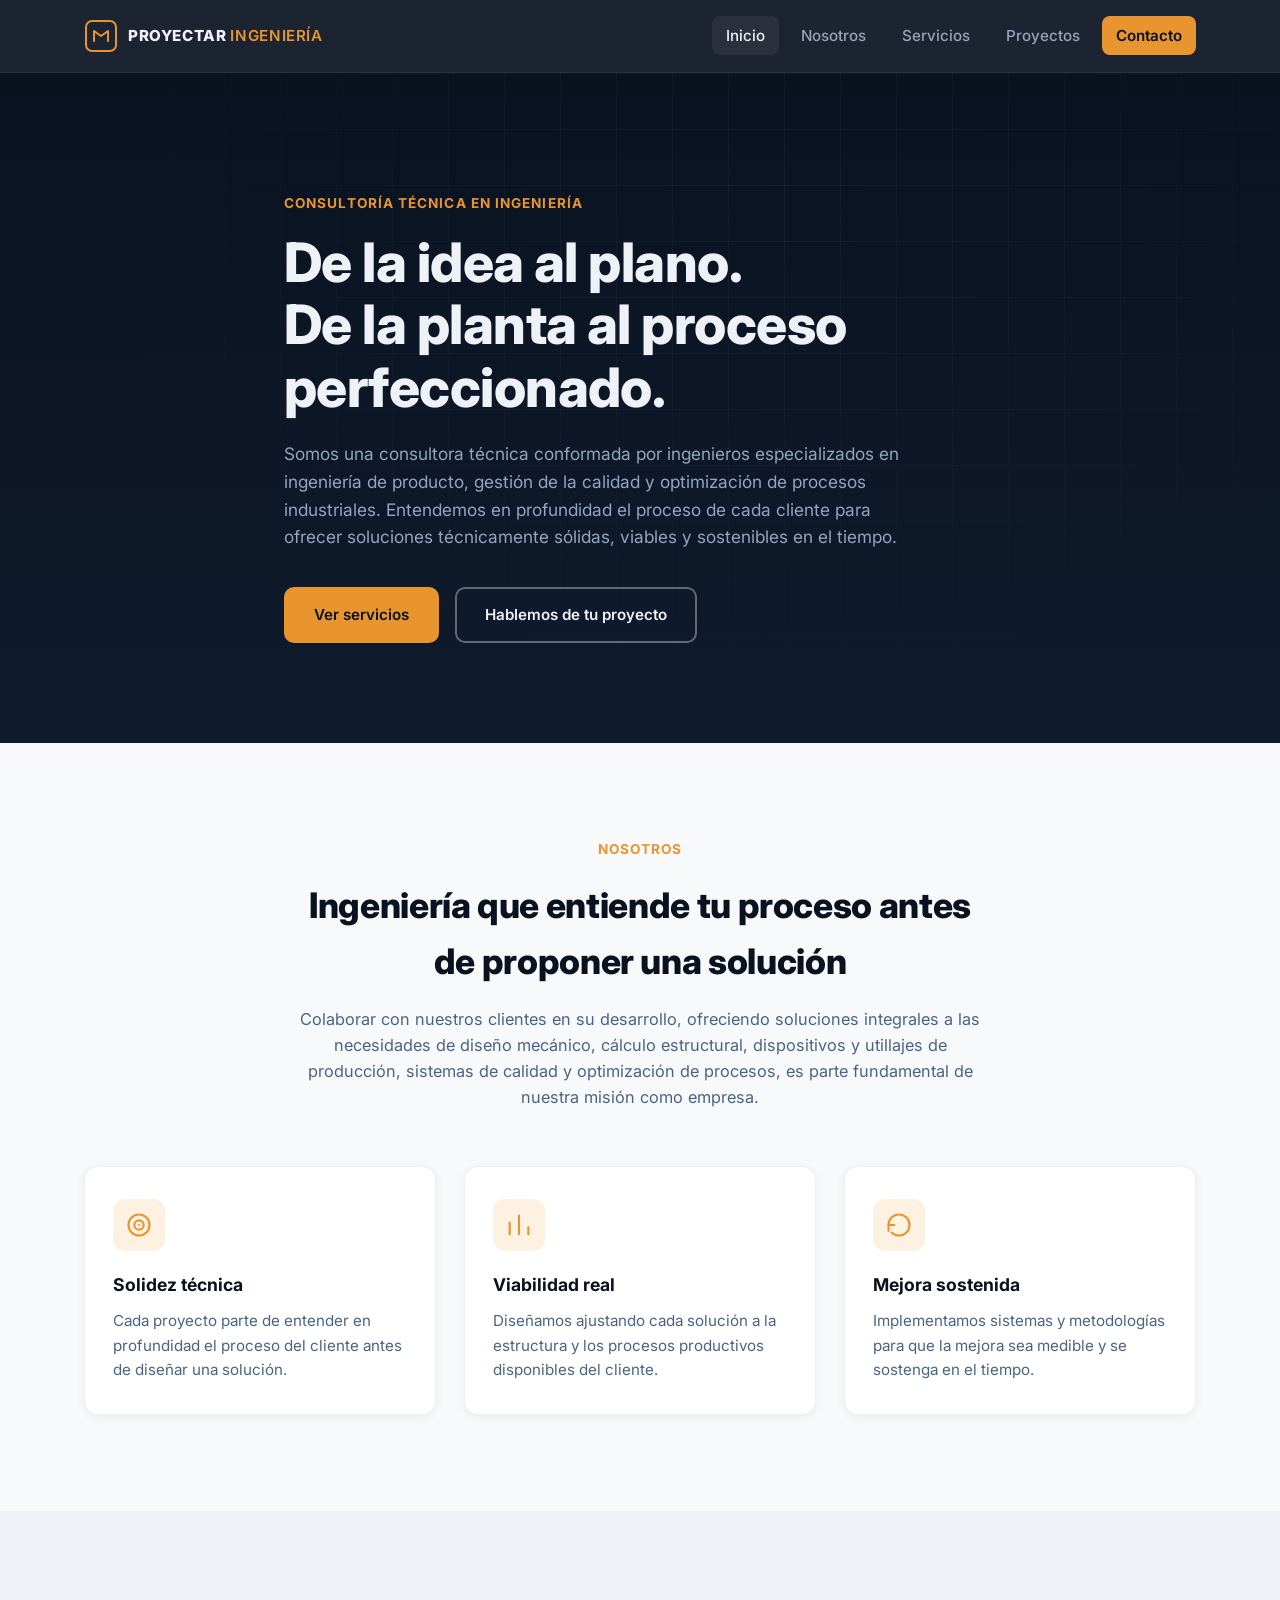
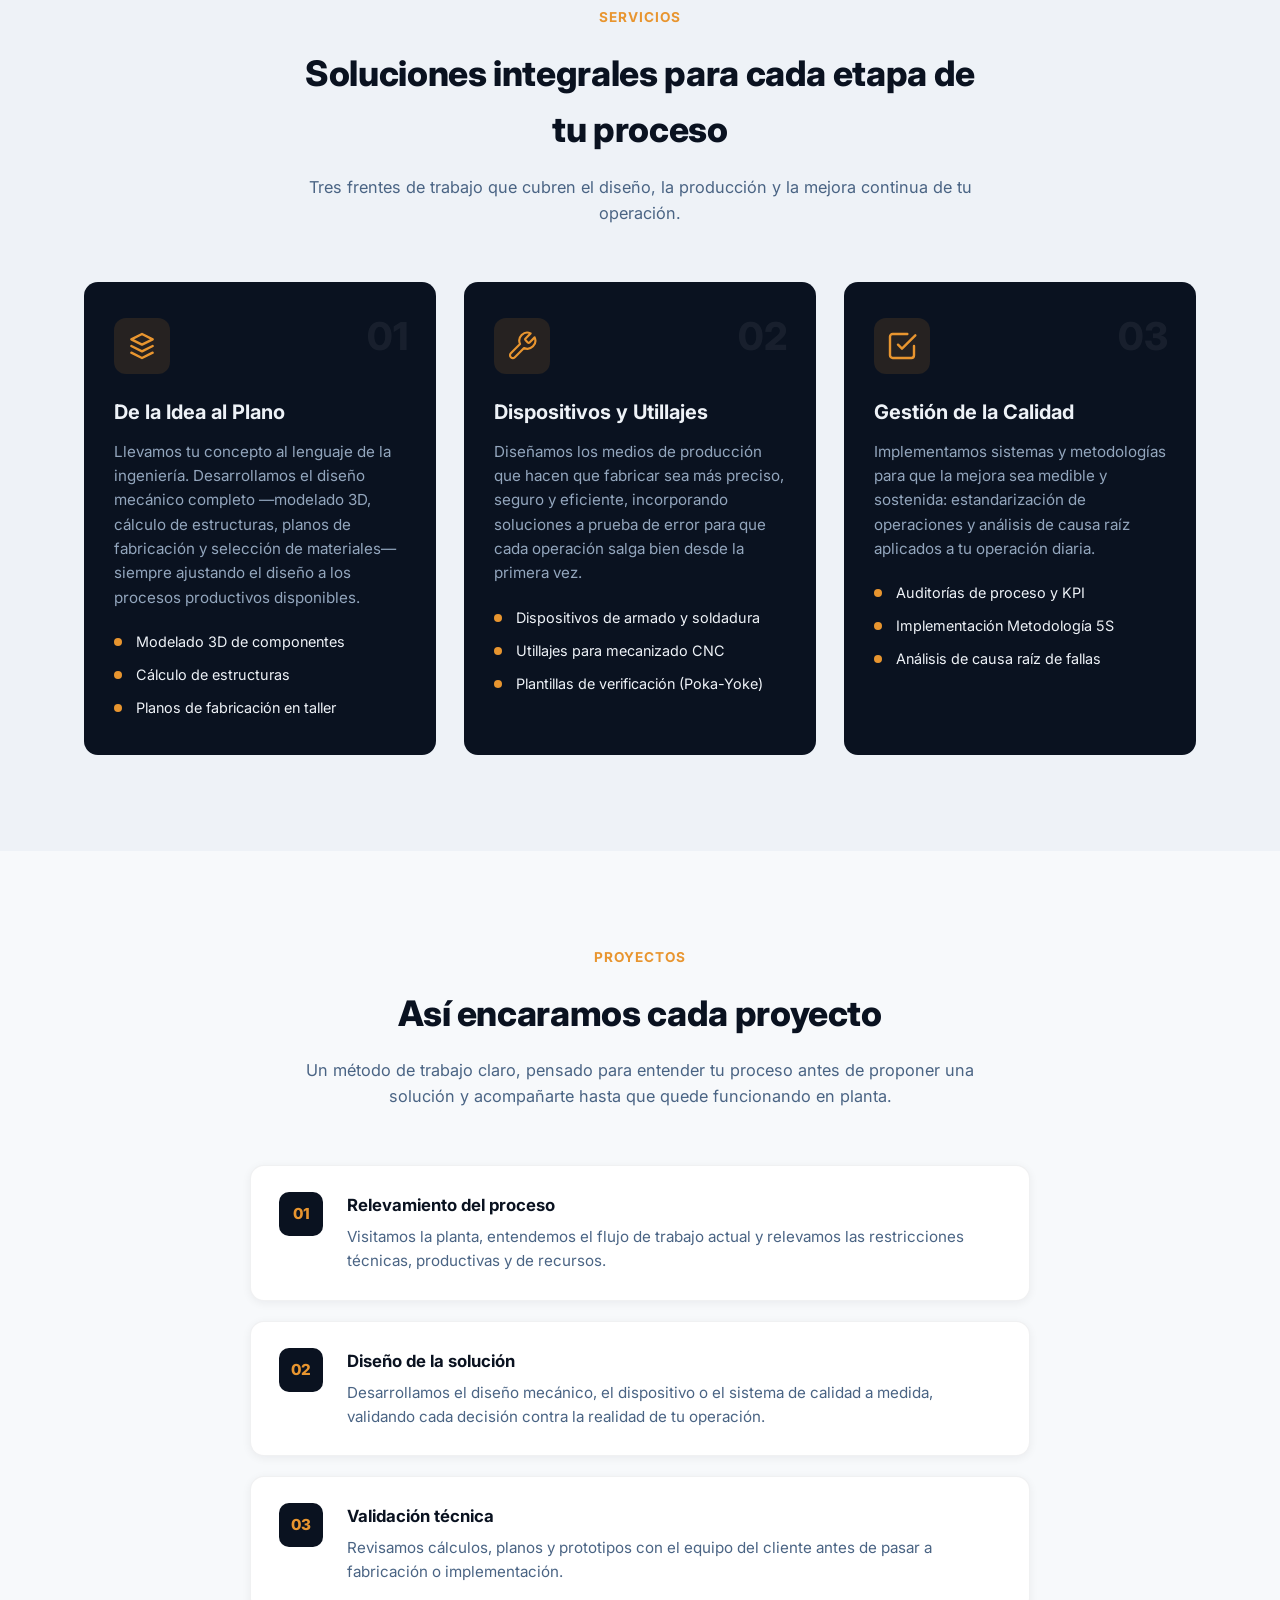
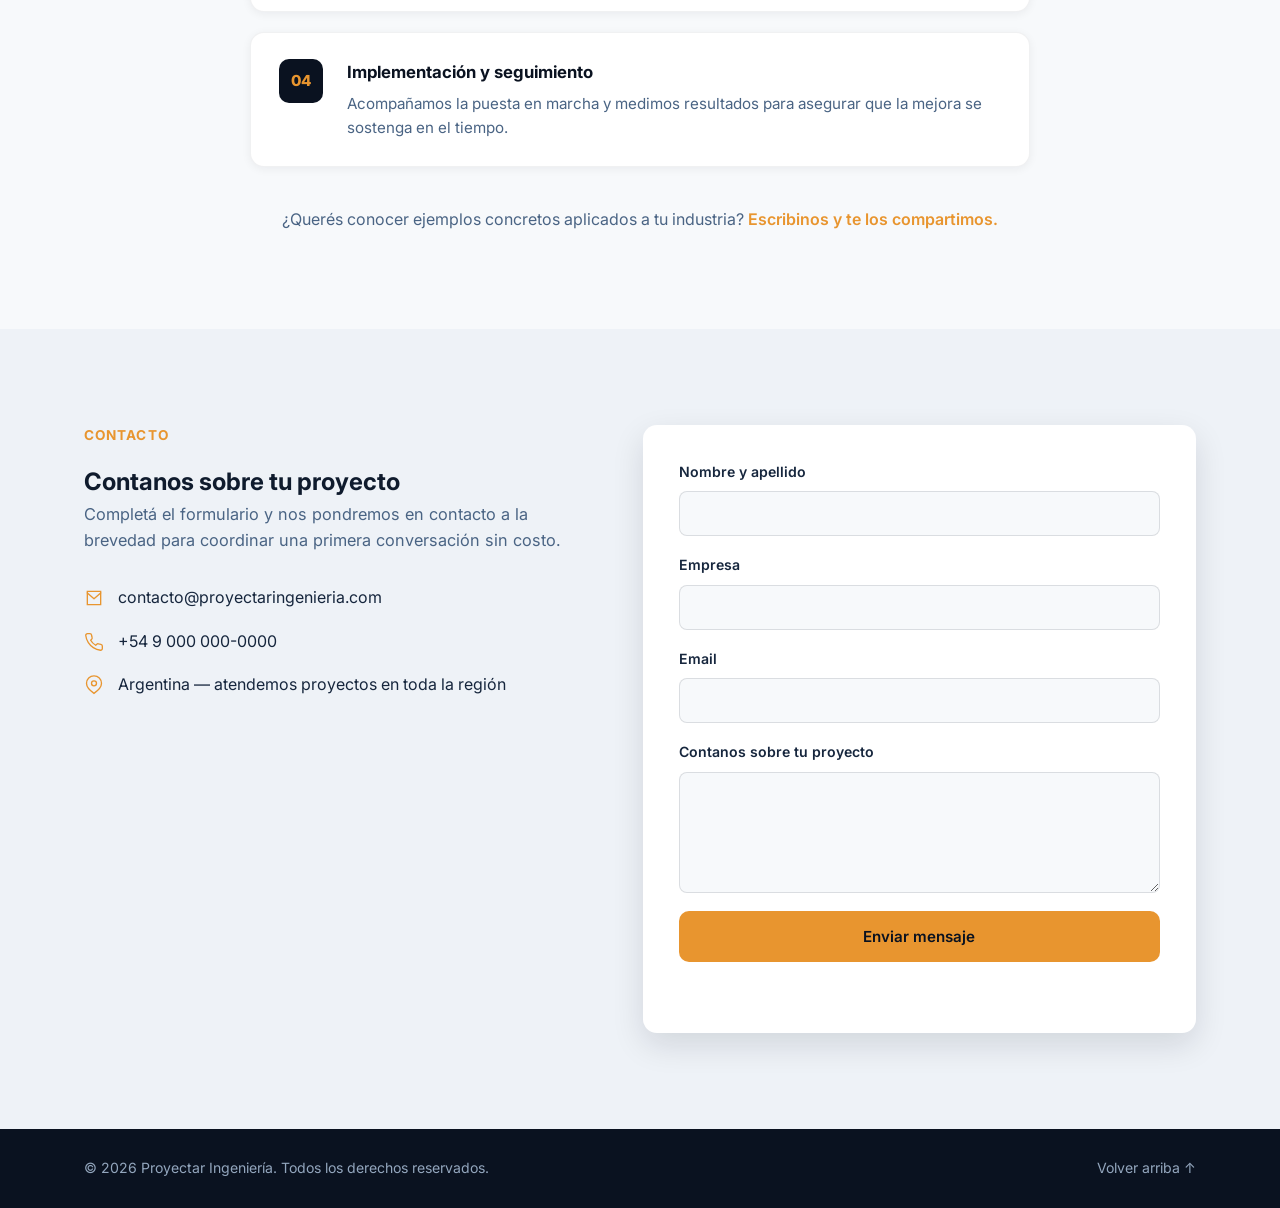
==== index.html @ e418b788 "Add Proyectar Ingeniería landing page Static single-page site (HTML/CSS/JS, no build step) with Inic" ====
<!DOCTYPE html>
<html lang="es">
<head>
<meta charset="UTF-8">
<meta name="viewport" content="width=device-width, initial-scale=1.0">
<title>Proyectar Ingeniería | Consultoría técnica en diseño mecánico y calidad</title>
<meta name="description" content="Proyectar Ingeniería es una consultora técnica especializada en diseño mecánico, cálculo estructural, dispositivos y utillajes de producción, y gestión de la calidad industrial.">
<link rel="icon" href="assets/favicon.svg" type="image/svg+xml">
<link rel="preconnect" href="https://fonts.googleapis.com">
<link rel="preconnect" href="https://fonts.gstatic.com" crossorigin>
<link href="https://fonts.googleapis.com/css2?family=Inter:wght@400;500;600;700;800&display=swap" rel="stylesheet">
<link rel="stylesheet" href="css/style.css">
</head>
<body>

<a class="skip-link" href="#main">Saltar al contenido</a>

<header class="site-header" id="header">
  <div class="container header-inner">
    <a href="#inicio" class="brand">
      <svg class="brand-mark" width="34" height="34" viewBox="0 0 34 34" fill="none" xmlns="http://www.w3.org/2000/svg" aria-hidden="true">
        <rect x="2" y="2" width="30" height="30" rx="6" stroke="currentColor" stroke-width="2"/>
        <path d="M10 22V12L17 17L24 12V22" stroke="currentColor" stroke-width="2" stroke-linecap="round" stroke-linejoin="round"/>
      </svg>
      <span class="brand-text">PROYECTAR<span class="brand-accent">INGENIERÍA</span></span>
    </a>

    <nav class="main-nav" id="main-nav" aria-label="Navegación principal">
      <ul>
        <li><a href="#inicio" class="nav-link active">Inicio</a></li>
        <li><a href="#nosotros" class="nav-link">Nosotros</a></li>
        <li><a href="#servicios" class="nav-link">Servicios</a></li>
        <li><a href="#proyectos" class="nav-link">Proyectos</a></li>
        <li><a href="#contacto" class="nav-link nav-cta">Contacto</a></li>
      </ul>
    </nav>

    <button class="nav-toggle" id="nav-toggle" aria-label="Abrir menú" aria-expanded="false" aria-controls="main-nav">
      <span></span><span></span><span></span>
    </button>
  </div>
</header>

<main id="main">

  <!-- INICIO -->
  <section class="hero" id="inicio">
    <div class="hero-bg" aria-hidden="true"></div>
    <div class="container hero-inner">
      <p class="eyebrow reveal">Consultoría técnica en ingeniería</p>
      <h1 class="reveal">De la idea al plano. <br>De la planta al proceso perfeccionado.</h1>
      <p class="hero-lead reveal">
        Somos una consultora técnica conformada por ingenieros especializados en
        ingeniería de producto, gestión de la calidad y optimización de procesos
        industriales. Entendemos en profundidad el proceso de cada cliente para
        ofrecer soluciones técnicamente sólidas, viables y sostenibles en el tiempo.
      </p>
      <div class="hero-actions reveal">
        <a href="#servicios" class="btn btn-primary">Ver servicios</a>
        <a href="#contacto" class="btn btn-outline">Hablemos de tu proyecto</a>
      </div>
    </div>
  </section>

  <!-- NOSOTROS -->
  <section class="section" id="nosotros">
    <div class="container">
      <div class="section-head reveal">
        <p class="eyebrow">Nosotros</p>
        <h2>Ingeniería que entiende tu proceso antes de proponer una solución</h2>
        <p class="section-lead">
          Colaborar con nuestros clientes en su desarrollo, ofreciendo soluciones
          integrales a las necesidades de diseño mecánico, cálculo estructural,
          dispositivos y utillajes de producción, sistemas de calidad y optimización
          de procesos, es parte fundamental de nuestra misión como empresa.
        </p>
      </div>

      <div class="values-grid">
        <div class="value-card reveal">
          <div class="value-icon">
            <svg width="28" height="28" viewBox="0 0 24 24" fill="none" aria-hidden="true"><circle cx="12" cy="12" r="9" stroke="currentColor" stroke-width="1.8"/><circle cx="12" cy="12" r="4" stroke="currentColor" stroke-width="1.8"/><circle cx="12" cy="12" r="0.8" fill="currentColor"/></svg>
          </div>
          <h3>Solidez técnica</h3>
          <p>Cada proyecto parte de entender en profundidad el proceso del cliente
            antes de diseñar una solución.</p>
        </div>

        <div class="value-card reveal">
          <div class="value-icon">
            <svg width="28" height="28" viewBox="0 0 24 24" fill="none" aria-hidden="true"><path d="M4 20V10M12 20V4M20 20V14" stroke="currentColor" stroke-width="1.8" stroke-linecap="round"/></svg>
          </div>
          <h3>Viabilidad real</h3>
          <p>Diseñamos ajustando cada solución a la estructura y los procesos
            productivos disponibles del cliente.</p>
        </div>

        <div class="value-card reveal">
          <div class="value-icon">
            <svg width="28" height="28" viewBox="0 0 24 24" fill="none" aria-hidden="true"><path d="M3 12C3 7 7 3 12 3s9 4 9 9-4 9-9 9c-2.5 0-4.8-1-6.4-2.6" stroke="currentColor" stroke-width="1.8" stroke-linecap="round"/><path d="M3 17v-5h5" stroke="currentColor" stroke-width="1.8" stroke-linecap="round" stroke-linejoin="round"/></svg>
          </div>
          <h3>Mejora sostenida</h3>
          <p>Implementamos sistemas y metodologías para que la mejora sea medible
            y se sostenga en el tiempo.</p>
        </div>
      </div>
    </div>
  </section>

  <!-- SERVICIOS -->
  <section class="section section-alt" id="servicios">
    <div class="container">
      <div class="section-head reveal">
        <p class="eyebrow">Servicios</p>
        <h2>Soluciones integrales para cada etapa de tu proceso</h2>
        <p class="section-lead">
          Tres frentes de trabajo que cubren el diseño, la producción y la mejora
          continua de tu operación.
        </p>
      </div>

      <div class="services-grid">
        <article class="service-card reveal">
          <div class="service-number">01</div>
          <div class="service-icon">
            <svg width="32" height="32" viewBox="0 0 24 24" fill="none" aria-hidden="true"><path d="M4 17L12 21L20 17" stroke="currentColor" stroke-width="1.8" stroke-linecap="round" stroke-linejoin="round"/><path d="M4 12L12 16L20 12" stroke="currentColor" stroke-width="1.8" stroke-linecap="round" stroke-linejoin="round"/><path d="M12 3L4 7L12 11L20 7L12 3Z" stroke="currentColor" stroke-width="1.8" stroke-linecap="round" stroke-linejoin="round"/></svg>
          </div>
          <h3>De la Idea al Plano</h3>
          <p>Llevamos tu concepto al lenguaje de la ingeniería. Desarrollamos el
            diseño mecánico completo —modelado 3D, cálculo de estructuras, planos
            de fabricación y selección de materiales— siempre ajustando el diseño
            a los procesos productivos disponibles.</p>
          <ul class="service-list">
            <li>Modelado 3D de componentes</li>
            <li>Cálculo de estructuras</li>
            <li>Planos de fabricación en taller</li>
          </ul>
        </article>

        <article class="service-card reveal">
          <div class="service-number">02</div>
          <div class="service-icon">
            <svg width="32" height="32" viewBox="0 0 24 24" fill="none" aria-hidden="true"><path d="M14.7 6.3a1 1 0 000 1.4l1.6 1.6a1 1 0 001.4 0l3.77-3.77a6 6 0 01-7.94 7.94l-6.91 6.91a2.12 2.12 0 01-3-3l6.91-6.91a6 6 0 017.94-7.94l-3.76 3.76z" stroke="currentColor" stroke-width="1.6" stroke-linecap="round" stroke-linejoin="round"/></svg>
          </div>
          <h3>Dispositivos y Utillajes</h3>
          <p>Diseñamos los medios de producción que hacen que fabricar sea más
            preciso, seguro y eficiente, incorporando soluciones a prueba de
            error para que cada operación salga bien desde la primera vez.</p>
          <ul class="service-list">
            <li>Dispositivos de armado y soldadura</li>
            <li>Utillajes para mecanizado CNC</li>
            <li>Plantillas de verificación (Poka-Yoke)</li>
          </ul>
        </article>

        <article class="service-card reveal">
          <div class="service-number">03</div>
          <div class="service-icon">
            <svg width="32" height="32" viewBox="0 0 24 24" fill="none" aria-hidden="true"><path d="M9 11l3 3L22 4" stroke="currentColor" stroke-width="1.8" stroke-linecap="round" stroke-linejoin="round"/><path d="M21 12v7a2 2 0 01-2 2H5a2 2 0 01-2-2V5a2 2 0 012-2h11" stroke="currentColor" stroke-width="1.8" stroke-linecap="round" stroke-linejoin="round"/></svg>
          </div>
          <h3>Gestión de la Calidad</h3>
          <p>Implementamos sistemas y metodologías para que la mejora sea medible
            y sostenida: estandarización de operaciones y análisis de causa raíz
            aplicados a tu operación diaria.</p>
          <ul class="service-list">
            <li>Auditorías de proceso y KPI</li>
            <li>Implementación Metodología 5S</li>
            <li>Análisis de causa raíz de fallas</li>
          </ul>
        </article>
      </div>
    </div>
  </section>

  <!-- PROYECTOS -->
  <section class="section" id="proyectos">
    <div class="container">
      <div class="section-head reveal">
        <p class="eyebrow">Proyectos</p>
        <h2>Así encaramos cada proyecto</h2>
        <p class="section-lead">
          Un método de trabajo claro, pensado para entender tu proceso antes de
          proponer una solución y acompañarte hasta que quede funcionando en planta.
        </p>
      </div>

      <ol class="process-list">
        <li class="process-step reveal">
          <div class="process-index">01</div>
          <div>
            <h3>Relevamiento del proceso</h3>
            <p>Visitamos la planta, entendemos el flujo de trabajo actual y
              relevamos las restricciones técnicas, productivas y de recursos.</p>
          </div>
        </li>
        <li class="process-step reveal">
          <div class="process-index">02</div>
          <div>
            <h3>Diseño de la solución</h3>
            <p>Desarrollamos el diseño mecánico, el dispositivo o el sistema de
              calidad a medida, validando cada decisión contra la realidad de tu operación.</p>
          </div>
        </li>
        <li class="process-step reveal">
          <div class="process-index">03</div>
          <div>
            <h3>Validación técnica</h3>
            <p>Revisamos cálculos, planos y prototipos con el equipo del cliente
              antes de pasar a fabricación o implementación.</p>
          </div>
        </li>
        <li class="process-step reveal">
          <div class="process-index">04</div>
          <div>
            <h3>Implementación y seguimiento</h3>
            <p>Acompañamos la puesta en marcha y medimos resultados para asegurar
              que la mejora se sostenga en el tiempo.</p>
          </div>
        </li>
      </ol>

      <p class="process-note reveal">
        ¿Querés conocer ejemplos concretos aplicados a tu industria?
        <a href="#contacto">Escribinos y te los compartimos.</a>
      </p>
    </div>
  </section>

  <!-- CONTACTO -->
  <section class="section section-alt" id="contacto">
    <div class="container contact-grid">
      <div class="contact-info reveal">
        <p class="eyebrow">Contacto</p>
        <h2>Contanos sobre tu proyecto</h2>
        <p class="section-lead">
          Completá el formulario y nos pondremos en contacto a la brevedad para
          coordinar una primera conversación sin costo.
        </p>

        <ul class="contact-list">
          <li>
            <svg width="20" height="20" viewBox="0 0 24 24" fill="none" aria-hidden="true"><path d="M4 4h16v16H4V4z" stroke="currentColor" stroke-width="1.6"/><path d="M4 6l8 7 8-7" stroke="currentColor" stroke-width="1.6" stroke-linecap="round" stroke-linejoin="round"/></svg>
            <a href="mailto:contacto@proyectaringenieria.com">contacto@proyectaringenieria.com</a>
          </li>
          <li>
            <svg width="20" height="20" viewBox="0 0 24 24" fill="none" aria-hidden="true"><path d="M22 16.9v3a2 2 0 01-2.2 2 19.8 19.8 0 01-8.6-3.1 19.5 19.5 0 01-6-6A19.8 19.8 0 012.1 4.2 2 2 0 014.1 2h3a2 2 0 012 1.7c.1.9.3 1.8.6 2.7a2 2 0 01-.4 2.1L8 9.9a16 16 0 006 6l1.4-1.3a2 2 0 012.1-.4c.9.3 1.8.5 2.7.6a2 2 0 011.7 2z" stroke="currentColor" stroke-width="1.6" stroke-linecap="round" stroke-linejoin="round"/></svg>
            <a href="tel:+5400000000">+54 9 000 000-0000</a>
          </li>
          <li>
            <svg width="20" height="20" viewBox="0 0 24 24" fill="none" aria-hidden="true"><path d="M21 10c0 6-9 12-9 12s-9-6-9-12a9 9 0 0118 0z" stroke="currentColor" stroke-width="1.6"/><circle cx="12" cy="10" r="3" stroke="currentColor" stroke-width="1.6"/></svg>
            <span>Argentina — atendemos proyectos en toda la región</span>
          </li>
        </ul>
      </div>

      <form class="contact-form reveal" id="contact-form" action="https://formspree.io/f/TU_FORM_ID" method="POST">
        <div class="form-row">
          <label for="name">Nombre y apellido</label>
          <input type="text" id="name" name="name" required autocomplete="name">
        </div>
        <div class="form-row">
          <label for="company">Empresa</label>
          <input type="text" id="company" name="company" autocomplete="organization">
        </div>
        <div class="form-row">
          <label for="email">Email</label>
          <input type="email" id="email" name="email" required autocomplete="email">
        </div>
        <div class="form-row">
          <label for="message">Contanos sobre tu proyecto</label>
          <textarea id="message" name="message" rows="5" required></textarea>
        </div>
        <input type="text" name="_gotcha" class="hp-field" tabindex="-1" autocomplete="off" aria-hidden="true">
        <button type="submit" class="btn btn-primary btn-block">Enviar mensaje</button>
        <p class="form-status" id="form-status" role="status" aria-live="polite"></p>
      </form>
    </div>
  </section>

</main>

<footer class="site-footer">
  <div class="container footer-inner">
    <span>© <span id="year"></span> Proyectar Ingeniería. Todos los derechos reservados.</span>
    <a href="#inicio">Volver arriba ↑</a>
  </div>
</footer>

<script src="js/main.js"></script>
</body>
</html>
---- css/style.css ----
/* ---------- Tokens ---------- */
:root {
  --navy-950: #0a1220;
  --navy-900: #0f1b2d;
  --navy-800: #16263d;
  --navy-700: #1e3350;
  --steel-500: #4a6484;
  --steel-300: #93a6bd;
  --ink-100: #eef2f7;
  --ink-050: #f7f9fb;
  --amber-500: #e8952f;
  --amber-400: #f2ac52;
  --amber-050: #fdf1e2;
  --success: #2f9e57;
  --danger: #d24545;

  --font: 'Inter', -apple-system, BlinkMacSystemFont, 'Segoe UI', Roboto, sans-serif;
  --container: 1160px;
  --radius: 14px;
  --shadow-sm: 0 2px 10px rgba(10, 18, 32, 0.06);
  --shadow-md: 0 12px 32px rgba(10, 18, 32, 0.12);
  --transition: 220ms cubic-bezier(.4,0,.2,1);
}

/* ---------- Reset ---------- */
* , *::before, *::after { box-sizing: border-box; }
html { scroll-behavior: smooth; }
body {
  margin: 0;
  font-family: var(--font);
  color: var(--navy-900);
  background: var(--ink-050);
  line-height: 1.6;
  -webkit-font-smoothing: antialiased;
}
img { max-width: 100%; display: block; }
a { color: inherit; text-decoration: none; }
ul, ol { list-style: none; margin: 0; padding: 0; }
h1, h2, h3, p { margin: 0; }
button { font-family: inherit; cursor: pointer; }

.container {
  width: 100%;
  max-width: var(--container);
  margin: 0 auto;
  padding: 0 24px;
}

.skip-link {
  position: absolute;
  left: -9999px;
  top: auto;
  background: var(--amber-500);
  color: var(--navy-950);
  padding: 12px 18px;
  z-index: 1000;
  border-radius: 8px;
}
.skip-link:focus { left: 16px; top: 16px; }

/* ---------- Header ---------- */
.site-header {
  position: sticky;
  top: 0;
  z-index: 100;
  background: rgba(10, 18, 32, 0.92);
  backdrop-filter: blur(10px);
  border-bottom: 1px solid rgba(255,255,255,0.06);
}
.header-inner {
  display: flex;
  align-items: center;
  justify-content: space-between;
  height: 72px;
}
.brand {
  display: flex;
  align-items: center;
  gap: 10px;
  color: var(--ink-100);
}
.brand-mark { color: var(--amber-500); flex-shrink: 0; }
.brand-text {
  font-weight: 800;
  letter-spacing: 0.04em;
  font-size: 0.95rem;
}
.brand-accent { color: var(--amber-500); font-weight: 600; margin-left: 4px; }

.main-nav ul {
  display: flex;
  align-items: center;
  gap: 8px;
}
.nav-link {
  color: var(--steel-300);
  font-weight: 500;
  font-size: 0.95rem;
  padding: 10px 14px;
  border-radius: 8px;
  transition: color var(--transition), background var(--transition);
}
.nav-link:hover, .nav-link.active { color: var(--ink-100); background: rgba(255,255,255,0.06); }
.nav-cta {
  background: var(--amber-500);
  color: var(--navy-950) !important;
  font-weight: 600;
}
.nav-cta:hover { background: var(--amber-400); }

.nav-toggle {
  display: none;
  flex-direction: column;
  justify-content: center;
  gap: 5px;
  width: 40px;
  height: 40px;
  background: none;
  border: none;
  padding: 0;
}
.nav-toggle span {
  display: block;
  width: 22px;
  height: 2px;
  background: var(--ink-100);
  margin: 0 auto;
  transition: transform var(--transition), opacity var(--transition);
}
.nav-toggle[aria-expanded="true"] span:nth-child(1) { transform: translateY(7px) rotate(45deg); }
.nav-toggle[aria-expanded="true"] span:nth-child(2) { opacity: 0; }
.nav-toggle[aria-expanded="true"] span:nth-child(3) { transform: translateY(-7px) rotate(-45deg); }

/* ---------- Buttons ---------- */
.btn {
  display: inline-flex;
  align-items: center;
  justify-content: center;
  padding: 14px 28px;
  border-radius: 10px;
  font-weight: 600;
  font-size: 0.95rem;
  border: 2px solid transparent;
  transition: transform var(--transition), background var(--transition), border-color var(--transition), color var(--transition);
}
.btn:hover { transform: translateY(-2px); }
.btn-primary { background: var(--amber-500); color: var(--navy-950); }
.btn-primary:hover { background: var(--amber-400); }
.btn-outline { border-color: rgba(255,255,255,0.35); color: var(--ink-100); }
.btn-outline:hover { border-color: var(--amber-500); color: var(--amber-500); }
.btn-block { width: 100%; }

/* ---------- Hero ---------- */
.hero {
  position: relative;
  overflow: hidden;
  background: linear-gradient(180deg, var(--navy-950) 0%, var(--navy-900) 100%);
  color: var(--ink-100);
  padding: 120px 0 100px;
}
.hero-bg {
  position: absolute;
  inset: 0;
  background-image:
    linear-gradient(rgba(255,255,255,0.045) 1px, transparent 1px),
    linear-gradient(90deg, rgba(255,255,255,0.045) 1px, transparent 1px);
  background-size: 56px 56px;
  mask-image: radial-gradient(ellipse at 60% 20%, black 0%, transparent 70%);
}
.hero-inner { position: relative; max-width: 760px; }
.eyebrow {
  color: var(--amber-500);
  font-weight: 700;
  font-size: 0.85rem;
  letter-spacing: 0.08em;
  text-transform: uppercase;
  margin-bottom: 16px;
}
.hero h1 {
  font-size: clamp(2.1rem, 4.5vw, 3.4rem);
  font-weight: 800;
  line-height: 1.15;
  letter-spacing: -0.01em;
  margin-bottom: 22px;
}
.hero-lead {
  color: var(--steel-300);
  font-size: 1.08rem;
  max-width: 620px;
  margin-bottom: 36px;
}
.hero-actions { display: flex; gap: 16px; flex-wrap: wrap; }

/* ---------- Sections ---------- */
.section { padding: 96px 0; }
.section-alt { background: var(--ink-100); }
.section-head { max-width: 680px; margin: 0 auto 56px; text-align: center; }
.section-head .eyebrow { color: var(--amber-500); }
.section-head h2 {
  font-size: clamp(1.6rem, 3vw, 2.2rem);
  font-weight: 800;
  color: var(--navy-950);
  margin-bottom: 16px;
  letter-spacing: -0.01em;
}
.section-lead { color: var(--steel-500); font-size: 1.02rem; }

/* ---------- Nosotros / values ---------- */
.values-grid {
  display: grid;
  grid-template-columns: repeat(auto-fit, minmax(240px, 1fr));
  gap: 28px;
}
.value-card {
  background: #fff;
  border: 1px solid rgba(10,18,32,0.06);
  border-radius: var(--radius);
  padding: 32px 28px;
  box-shadow: var(--shadow-sm);
  transition: transform var(--transition), box-shadow var(--transition);
}
.value-card:hover { transform: translateY(-4px); box-shadow: var(--shadow-md); }
.value-icon {
  width: 52px; height: 52px;
  display: flex; align-items: center; justify-content: center;
  background: var(--amber-050);
  color: var(--amber-500);
  border-radius: 12px;
  margin-bottom: 20px;
}
.value-card h3 { font-size: 1.1rem; font-weight: 700; margin-bottom: 10px; color: var(--navy-950); }
.value-card p { color: var(--steel-500); font-size: 0.95rem; }

/* ---------- Servicios ---------- */
.services-grid {
  display: grid;
  grid-template-columns: repeat(auto-fit, minmax(300px, 1fr));
  gap: 28px;
}
.service-card {
  position: relative;
  background: var(--navy-950);
  color: var(--ink-100);
  border-radius: var(--radius);
  padding: 36px 30px;
  overflow: hidden;
  transition: transform var(--transition);
}
.service-card:hover { transform: translateY(-6px); }
.service-number {
  position: absolute;
  top: 24px; right: 28px;
  font-size: 2.4rem;
  font-weight: 800;
  color: rgba(255,255,255,0.06);
}
.service-icon {
  width: 56px; height: 56px;
  display: flex; align-items: center; justify-content: center;
  background: rgba(232,149,47,0.12);
  color: var(--amber-500);
  border-radius: 12px;
  margin-bottom: 22px;
}
.service-card h3 { font-size: 1.25rem; font-weight: 700; margin-bottom: 12px; }
.service-card p { color: var(--steel-300); font-size: 0.95rem; margin-bottom: 20px; }
.service-list { display: flex; flex-direction: column; gap: 10px; }
.service-list li {
  font-size: 0.9rem;
  color: var(--ink-100);
  padding-left: 22px;
  position: relative;
}
.service-list li::before {
  content: "";
  position: absolute;
  left: 0; top: 8px;
  width: 8px; height: 8px;
  border-radius: 50%;
  background: var(--amber-500);
}

/* ---------- Proyectos / proceso ---------- */
.process-list {
  display: grid;
  gap: 20px;
  max-width: 780px;
  margin: 0 auto;
}
.process-step {
  display: flex;
  gap: 24px;
  align-items: flex-start;
  background: #fff;
  border: 1px solid rgba(10,18,32,0.06);
  border-radius: var(--radius);
  padding: 26px 28px;
  box-shadow: var(--shadow-sm);
}
.process-index {
  flex-shrink: 0;
  width: 44px; height: 44px;
  display: flex; align-items: center; justify-content: center;
  border-radius: 10px;
  background: var(--navy-950);
  color: var(--amber-500);
  font-weight: 800;
  font-size: 0.95rem;
}
.process-step h3 { font-size: 1.05rem; font-weight: 700; margin-bottom: 6px; color: var(--navy-950); }
.process-step p { color: var(--steel-500); font-size: 0.95rem; }
.process-note {
  text-align: center;
  margin-top: 40px;
  color: var(--steel-500);
}
.process-note a { color: var(--amber-500); font-weight: 600; }
.process-note a:hover { text-decoration: underline; }

/* ---------- Contacto ---------- */
.contact-grid {
  display: grid;
  grid-template-columns: 1fr 1.1fr;
  gap: 56px;
  align-items: start;
}
.contact-info .section-head, .contact-info { text-align: left; }
.contact-list { margin-top: 32px; display: flex; flex-direction: column; gap: 18px; }
.contact-list li { display: flex; align-items: center; gap: 14px; color: var(--navy-800); }
.contact-list svg { color: var(--amber-500); flex-shrink: 0; }
.contact-list a:hover { color: var(--amber-500); }

.contact-form {
  background: #fff;
  border-radius: var(--radius);
  padding: 36px;
  box-shadow: var(--shadow-md);
  display: flex;
  flex-direction: column;
  gap: 18px;
}
.form-row { display: flex; flex-direction: column; gap: 8px; }
.form-row label { font-size: 0.88rem; font-weight: 600; color: var(--navy-800); }
.form-row input, .form-row textarea {
  font-family: inherit;
  font-size: 0.95rem;
  padding: 12px 14px;
  border: 1.5px solid rgba(10,18,32,0.12);
  border-radius: 8px;
  background: var(--ink-050);
  color: var(--navy-950);
  transition: border-color var(--transition), background var(--transition);
  resize: vertical;
}
.form-row input:focus, .form-row textarea:focus {
  outline: none;
  border-color: var(--amber-500);
  background: #fff;
}
.hp-field { position: absolute; left: -9999px; width: 1px; height: 1px; opacity: 0; }
.form-status { font-size: 0.9rem; min-height: 1.2em; }
.form-status[data-state="success"] { color: var(--success); }
.form-status[data-state="error"] { color: var(--danger); }

/* ---------- Footer ---------- */
.site-footer {
  background: var(--navy-950);
  color: var(--steel-300);
  padding: 28px 0;
  font-size: 0.88rem;
}
.footer-inner { display: flex; justify-content: space-between; align-items: center; flex-wrap: wrap; gap: 12px; }
.footer-inner a:hover { color: var(--amber-500); }

/* ---------- Reveal animation ---------- */
.reveal {
  opacity: 0;
  transform: translateY(18px);
  transition: opacity 600ms ease, transform 600ms ease;
}
.reveal.is-visible { opacity: 1; transform: translateY(0); }

/* ---------- Responsive ---------- */
@media (max-width: 860px) {
  .contact-grid { grid-template-columns: 1fr; }
  .contact-info { text-align: center; }
  .contact-info .contact-list { align-items: center; }
}

@media (max-width: 760px) {
  .main-nav {
    position: fixed;
    top: 72px; left: 0; right: 0;
    background: var(--navy-950);
    border-bottom: 1px solid rgba(255,255,255,0.08);
    transform: translateY(-120%);
    opacity: 0;
    visibility: hidden;
    transition: transform var(--transition), opacity var(--transition), visibility var(--transition);
  }
  .main-nav.is-open { transform: translateY(0); opacity: 1; visibility: visible; }
  .main-nav ul { flex-direction: column; align-items: stretch; padding: 16px 24px 24px; gap: 4px; }
  .nav-link { display: block; padding: 14px 12px; }
  .nav-cta { text-align: center; margin-top: 8px; }
  .nav-toggle { display: flex; }
  .hero { padding: 88px 0 72px; }
  .section { padding: 72px 0; }
}

@media (prefers-reduced-motion: reduce) {
  html { scroll-behavior: auto; }
  .reveal { opacity: 1; transform: none; transition: none; }
  .btn:hover, .value-card:hover, .service-card:hover { transform: none; }
}
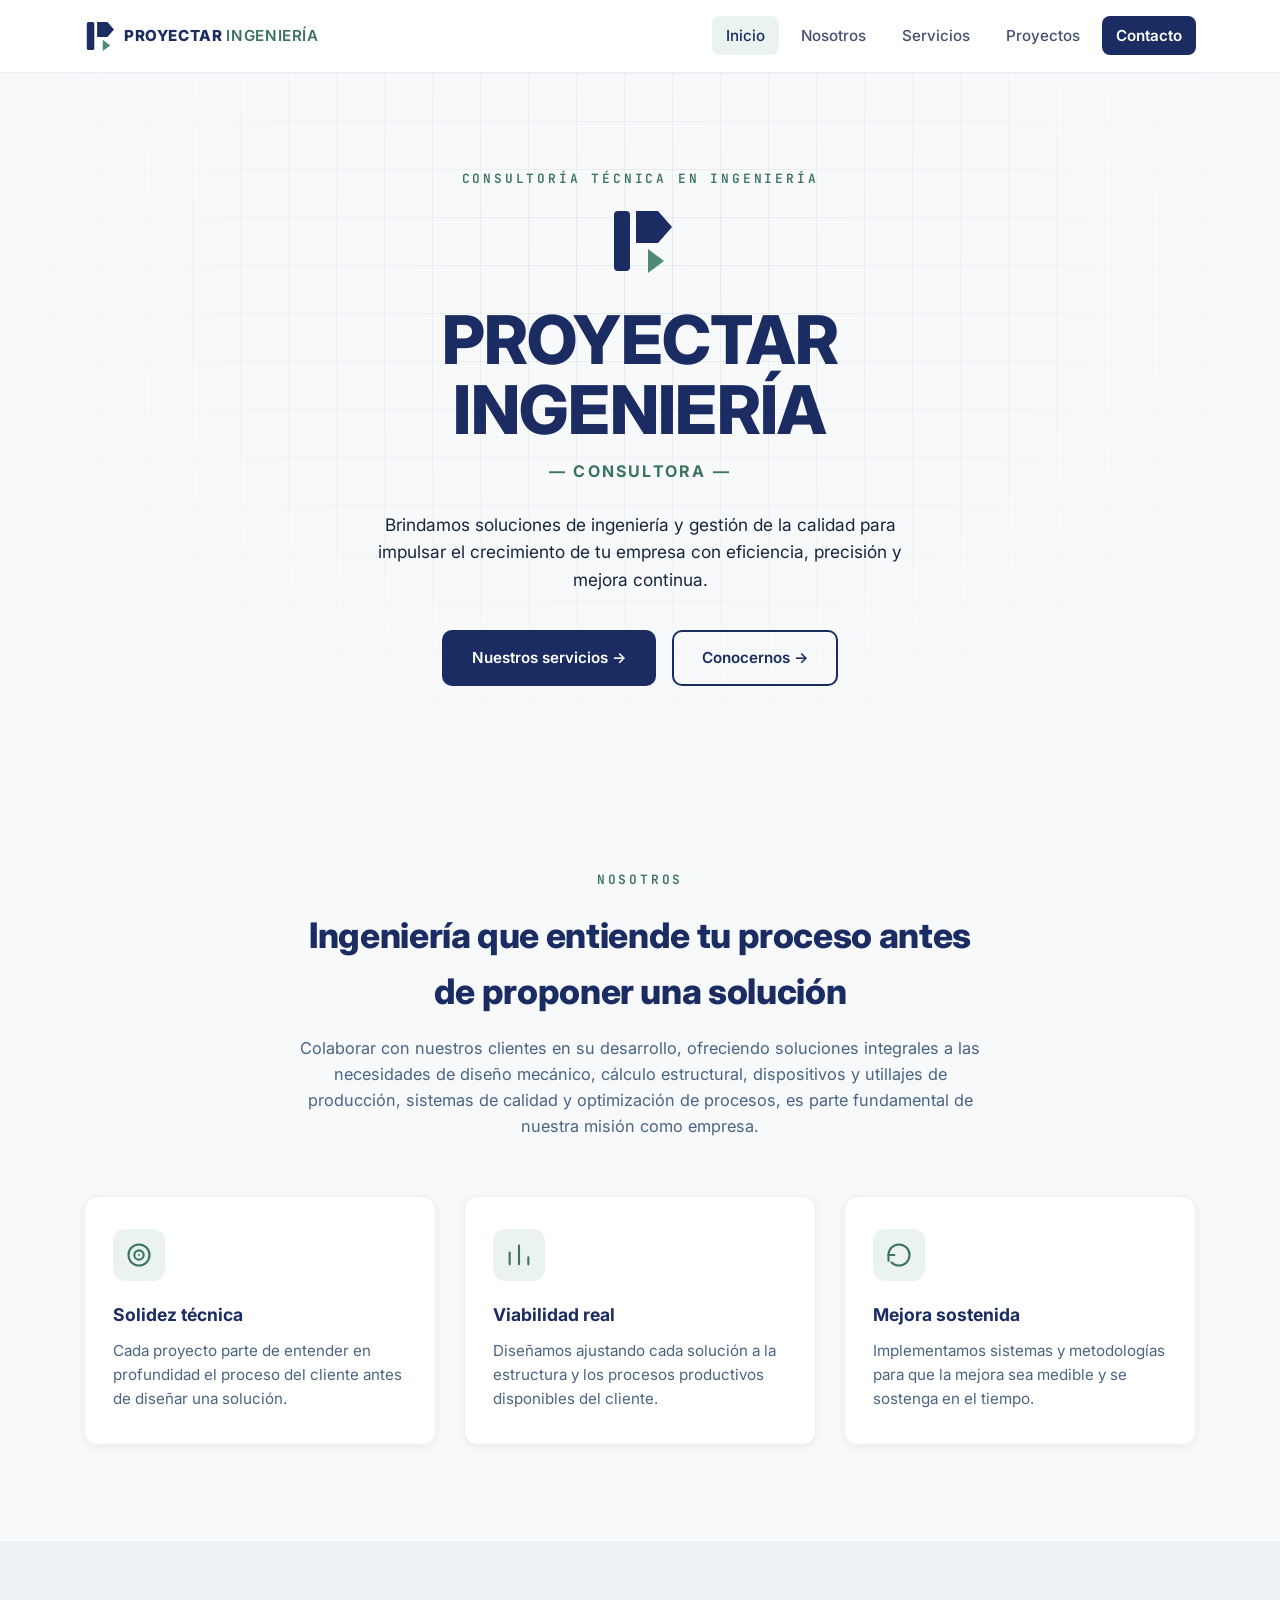
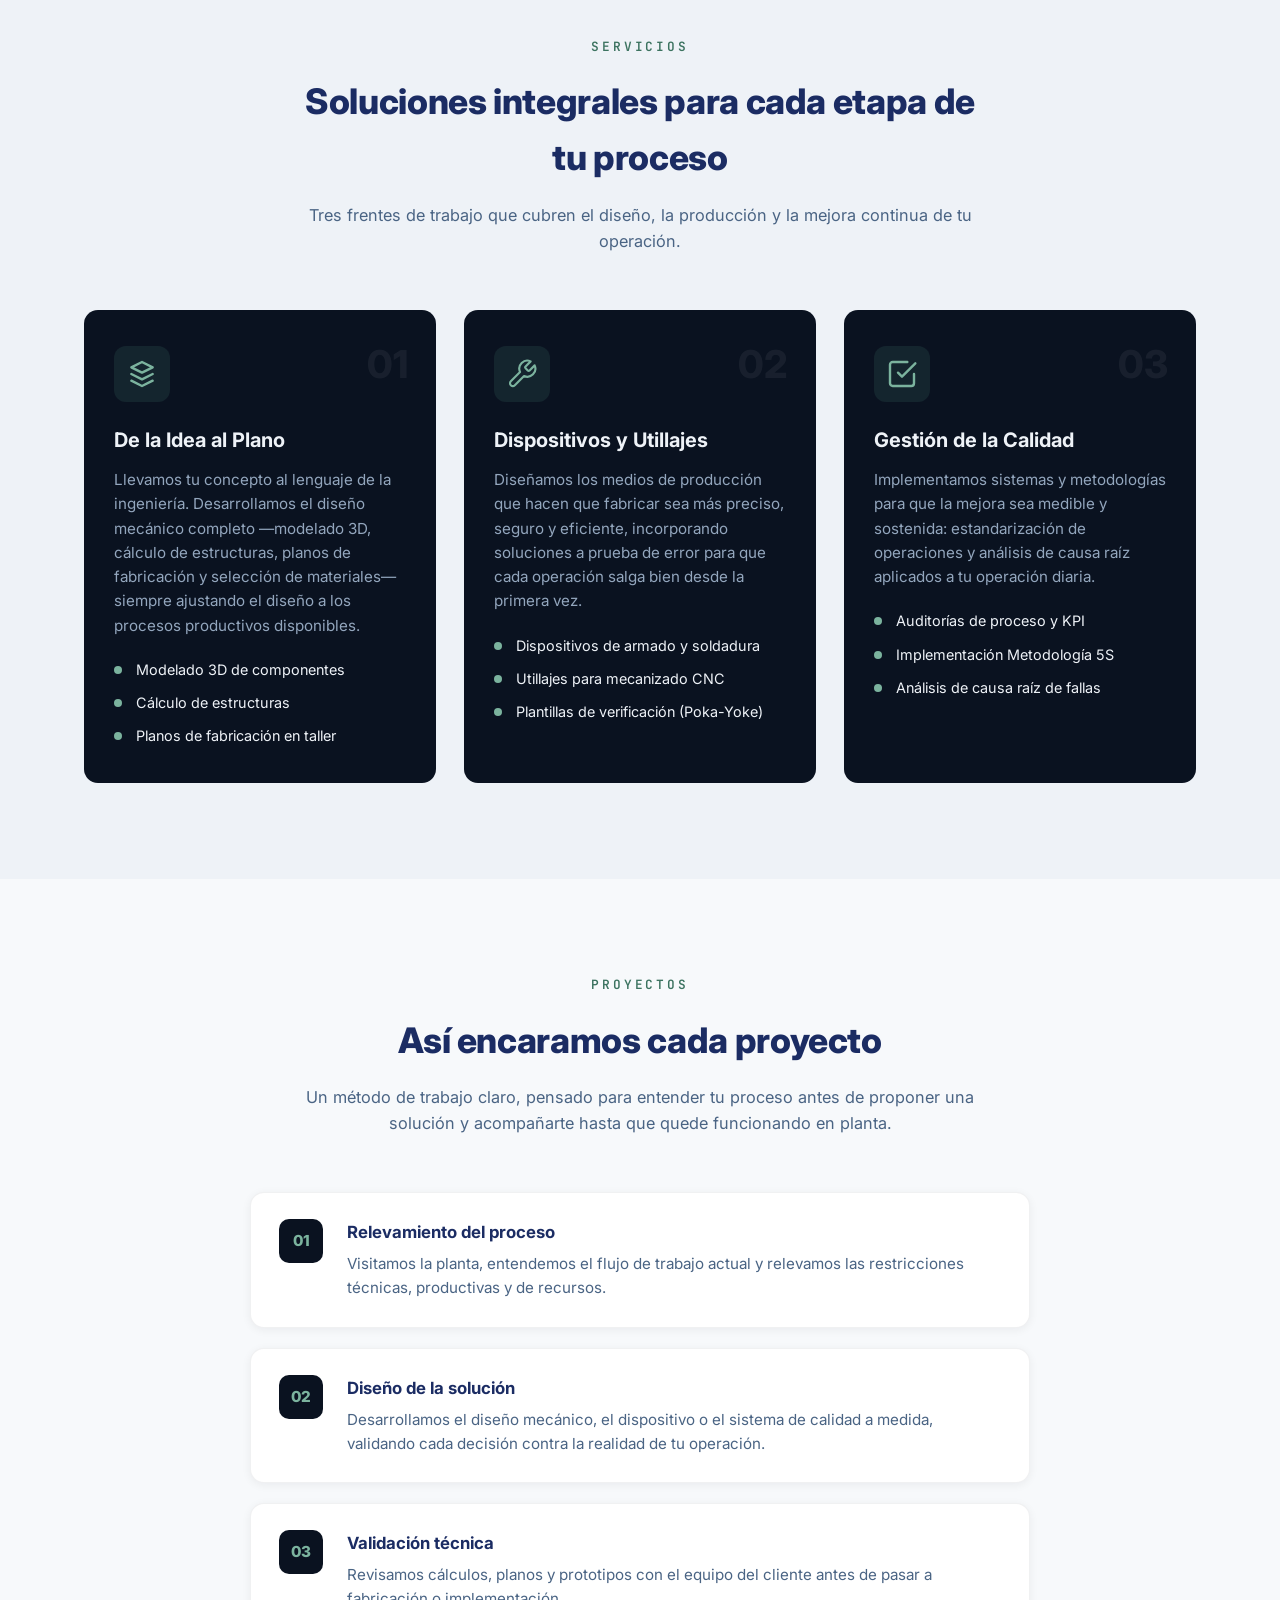
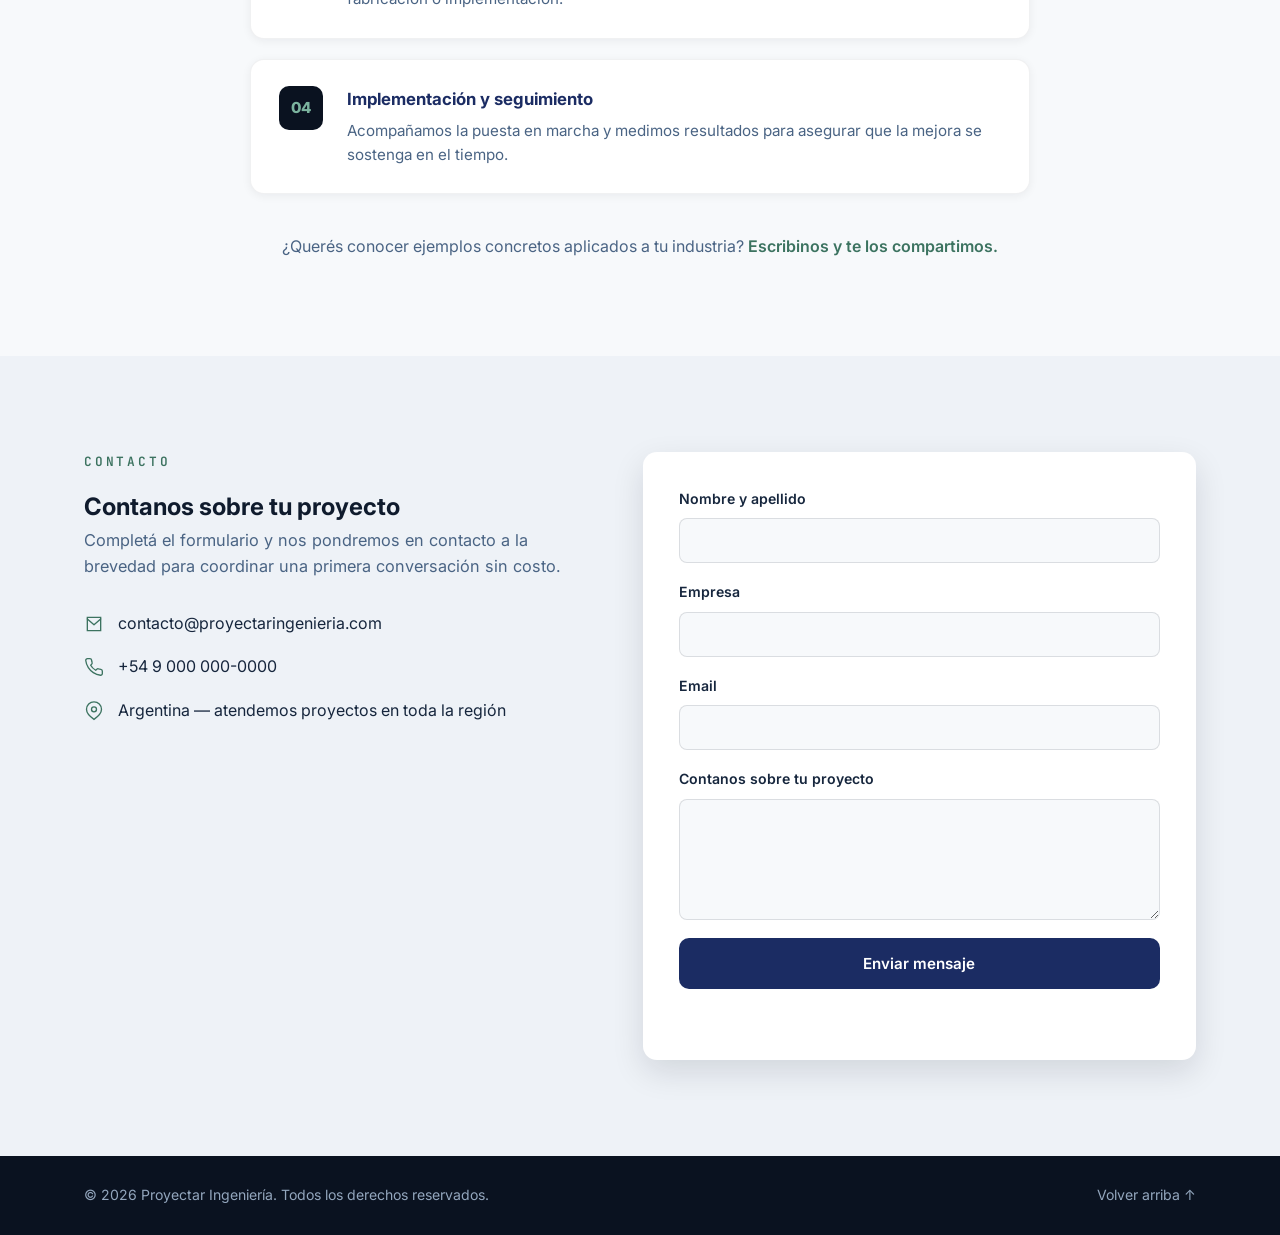
==== commit d74574c1: "Restyle header and hero to navy/teal brand identity Replace the amber accent with a navy + teal pale" ====
--- a/index.html
+++ b/index.html
@@ -8,20 +8,27 @@
 <link rel="icon" href="assets/favicon.svg" type="image/svg+xml">
 <link rel="preconnect" href="https://fonts.googleapis.com">
 <link rel="preconnect" href="https://fonts.gstatic.com" crossorigin>
-<link href="https://fonts.googleapis.com/css2?family=Inter:wght@400;500;600;700;800&display=swap" rel="stylesheet">
+<link href="https://fonts.googleapis.com/css2?family=Inter:wght@400;500;600;700;800&family=JetBrains+Mono:wght@500;600&display=swap" rel="stylesheet">
 <link rel="stylesheet" href="css/style.css">
 </head>
 <body>
 
+<svg width="0" height="0" style="position:absolute" aria-hidden="true">
+  <defs>
+    <symbol id="logo-mark" viewBox="0 0 64 72">
+      <rect x="6" y="6" width="16" height="60" rx="4" fill="currentColor"/>
+      <path d="M28 6 H50 L64 22 L50 38 H28 Z" fill="currentColor"/>
+      <path class="logo-accent" d="M40 44 L56 56 L40 68 Z"/>
+    </symbol>
+  </defs>
+</svg>
+
 <a class="skip-link" href="#main">Saltar al contenido</a>
 
 <header class="site-header" id="header">
   <div class="container header-inner">
     <a href="#inicio" class="brand">
-      <svg class="brand-mark" width="34" height="34" viewBox="0 0 34 34" fill="none" xmlns="http://www.w3.org/2000/svg" aria-hidden="true">
-        <rect x="2" y="2" width="30" height="30" rx="6" stroke="currentColor" stroke-width="2"/>
-        <path d="M10 22V12L17 17L24 12V22" stroke="currentColor" stroke-width="2" stroke-linecap="round" stroke-linejoin="round"/>
-      </svg>
+      <svg class="brand-mark" width="30" height="34" viewBox="0 0 64 72" aria-hidden="true"><use href="#logo-mark"></use></svg>
       <span class="brand-text">PROYECTAR<span class="brand-accent">INGENIERÍA</span></span>
     </a>
 
@@ -48,16 +55,16 @@
     <div class="hero-bg" aria-hidden="true"></div>
     <div class="container hero-inner">
       <p class="eyebrow reveal">Consultoría técnica en ingeniería</p>
-      <h1 class="reveal">De la idea al plano. <br>De la planta al proceso perfeccionado.</h1>
+      <svg class="hero-logo reveal" width="64" height="72" viewBox="0 0 64 72" aria-hidden="true"><use href="#logo-mark"></use></svg>
+      <h1 class="reveal">Proyectar<br>Ingeniería</h1>
+      <p class="hero-tagline reveal">— Consultora —</p>
       <p class="hero-lead reveal">
-        Somos una consultora técnica conformada por ingenieros especializados en
-        ingeniería de producto, gestión de la calidad y optimización de procesos
-        industriales. Entendemos en profundidad el proceso de cada cliente para
-        ofrecer soluciones técnicamente sólidas, viables y sostenibles en el tiempo.
+        Brindamos soluciones de ingeniería y gestión de la calidad para impulsar
+        el crecimiento de tu empresa con eficiencia, precisión y mejora continua.
       </p>
       <div class="hero-actions reveal">
-        <a href="#servicios" class="btn btn-primary">Ver servicios</a>
-        <a href="#contacto" class="btn btn-outline">Hablemos de tu proyecto</a>
+        <a href="#servicios" class="btn btn-primary">Nuestros servicios →</a>
+        <a href="#nosotros" class="btn btn-outline">Conocernos →</a>
       </div>
     </div>
   </section>
--- a/css/style.css
+++ b/css/style.css
@@ -4,13 +4,18 @@
   --navy-900: #0f1b2d;
   --navy-800: #16263d;
   --navy-700: #1e3350;
+  --steel-600: #445070;
   --steel-500: #4a6484;
   --steel-300: #93a6bd;
   --ink-100: #eef2f7;
   --ink-050: #f7f9fb;
-  --amber-500: #e8952f;
-  --amber-400: #f2ac52;
-  --amber-050: #fdf1e2;
+  --brand-700: #1b2c63;
+  --brand-600: #28418f;
+  --teal-600: #3c7360;
+  --teal-500: #4f8a76;
+  --teal-400: #7bb39e;
+  --teal-050: #eaf3ef;
+  --line: rgba(27, 44, 99, 0.08);
   --success: #2f9e57;
   --danger: #d24545;
 
@@ -50,8 +55,8 @@
   position: absolute;
   left: -9999px;
   top: auto;
-  background: var(--amber-500);
-  color: var(--navy-950);
+  background: var(--brand-700);
+  color: #fff;
   padding: 12px 18px;
   z-index: 1000;
   border-radius: 8px;
@@ -63,9 +68,9 @@
   position: sticky;
   top: 0;
   z-index: 100;
-  background: rgba(10, 18, 32, 0.92);
+  background: rgba(255, 255, 255, 0.92);
   backdrop-filter: blur(10px);
-  border-bottom: 1px solid rgba(255,255,255,0.06);
+  border-bottom: 1px solid rgba(27, 44, 99, 0.08);
 }
 .header-inner {
   display: flex;
@@ -77,15 +82,16 @@
   display: flex;
   align-items: center;
   gap: 10px;
-  color: var(--ink-100);
-}
-.brand-mark { color: var(--amber-500); flex-shrink: 0; }
+  color: var(--brand-700);
+}
+.brand-mark { color: var(--brand-700); flex-shrink: 0; }
+.logo-accent { fill: var(--teal-500); }
 .brand-text {
   font-weight: 800;
   letter-spacing: 0.04em;
   font-size: 0.95rem;
 }
-.brand-accent { color: var(--amber-500); font-weight: 600; margin-left: 4px; }
+.brand-accent { color: var(--teal-600); font-weight: 600; margin-left: 4px; }
 
 .main-nav ul {
   display: flex;
@@ -93,20 +99,20 @@
   gap: 8px;
 }
 .nav-link {
-  color: var(--steel-300);
+  color: var(--steel-600);
   font-weight: 500;
   font-size: 0.95rem;
   padding: 10px 14px;
   border-radius: 8px;
   transition: color var(--transition), background var(--transition);
 }
-.nav-link:hover, .nav-link.active { color: var(--ink-100); background: rgba(255,255,255,0.06); }
+.nav-link:hover, .nav-link.active { color: var(--brand-700); background: var(--teal-050); }
 .nav-cta {
-  background: var(--amber-500);
-  color: var(--navy-950) !important;
+  background: var(--brand-700);
+  color: #fff !important;
   font-weight: 600;
 }
-.nav-cta:hover { background: var(--amber-400); }
+.nav-cta:hover { background: var(--brand-600); }
 
 .nav-toggle {
   display: none;
@@ -123,7 +129,7 @@
   display: block;
   width: 22px;
   height: 2px;
-  background: var(--ink-100);
+  background: var(--brand-700);
   margin: 0 auto;
   transition: transform var(--transition), opacity var(--transition);
 }
@@ -144,62 +150,75 @@
   transition: transform var(--transition), background var(--transition), border-color var(--transition), color var(--transition);
 }
 .btn:hover { transform: translateY(-2px); }
-.btn-primary { background: var(--amber-500); color: var(--navy-950); }
-.btn-primary:hover { background: var(--amber-400); }
-.btn-outline { border-color: rgba(255,255,255,0.35); color: var(--ink-100); }
-.btn-outline:hover { border-color: var(--amber-500); color: var(--amber-500); }
+.btn-primary { background: var(--brand-700); color: #fff; }
+.btn-primary:hover { background: var(--brand-600); }
+.btn-outline { border-color: var(--brand-700); color: var(--brand-700); }
+.btn-outline:hover { background: var(--brand-700); color: #fff; }
 .btn-block { width: 100%; }
 
 /* ---------- Hero ---------- */
 .hero {
   position: relative;
   overflow: hidden;
-  background: linear-gradient(180deg, var(--navy-950) 0%, var(--navy-900) 100%);
-  color: var(--ink-100);
-  padding: 120px 0 100px;
+  background: var(--ink-050);
+  color: var(--brand-700);
+  padding: 96px 0 88px;
+  text-align: center;
 }
 .hero-bg {
   position: absolute;
   inset: 0;
   background-image:
-    linear-gradient(rgba(255,255,255,0.045) 1px, transparent 1px),
-    linear-gradient(90deg, rgba(255,255,255,0.045) 1px, transparent 1px);
-  background-size: 56px 56px;
-  mask-image: radial-gradient(ellipse at 60% 20%, black 0%, transparent 70%);
-}
-.hero-inner { position: relative; max-width: 760px; }
+    linear-gradient(var(--line) 1px, transparent 1px),
+    linear-gradient(90deg, var(--line) 1px, transparent 1px);
+  background-size: 48px 48px;
+  mask-image: radial-gradient(ellipse at 50% 30%, black 0%, transparent 75%);
+}
+.hero-inner { position: relative; max-width: 720px; margin: 0 auto; display: flex; flex-direction: column; align-items: center; }
+.hero-logo { color: var(--brand-700); margin-bottom: 28px; }
 .eyebrow {
-  color: var(--amber-500);
-  font-weight: 700;
-  font-size: 0.85rem;
-  letter-spacing: 0.08em;
+  color: var(--teal-600);
+  font-family: 'JetBrains Mono', ui-monospace, SFMono-Regular, Menlo, monospace;
+  font-weight: 600;
+  font-size: 0.8rem;
+  letter-spacing: 0.22em;
   text-transform: uppercase;
   margin-bottom: 16px;
 }
 .hero h1 {
-  font-size: clamp(2.1rem, 4.5vw, 3.4rem);
+  font-size: clamp(2.4rem, 6vw, 4.2rem);
   font-weight: 800;
-  line-height: 1.15;
+  line-height: 1.04;
   letter-spacing: -0.01em;
-  margin-bottom: 22px;
+  text-transform: uppercase;
+  text-wrap: balance;
+  margin-bottom: 14px;
+}
+.hero-tagline {
+  color: var(--teal-600);
+  font-weight: 700;
+  font-size: 1rem;
+  letter-spacing: 0.14em;
+  text-transform: uppercase;
+  margin-bottom: 26px;
 }
 .hero-lead {
-  color: var(--steel-300);
+  color: var(--navy-800);
   font-size: 1.08rem;
-  max-width: 620px;
-  margin-bottom: 36px;
-}
-.hero-actions { display: flex; gap: 16px; flex-wrap: wrap; }
+  max-width: 560px;
+  margin: 0 auto 36px;
+}
+.hero-actions { display: flex; gap: 16px; flex-wrap: wrap; justify-content: center; }
 
 /* ---------- Sections ---------- */
 .section { padding: 96px 0; }
 .section-alt { background: var(--ink-100); }
 .section-head { max-width: 680px; margin: 0 auto 56px; text-align: center; }
-.section-head .eyebrow { color: var(--amber-500); }
+.section-head .eyebrow { color: var(--teal-600); }
 .section-head h2 {
   font-size: clamp(1.6rem, 3vw, 2.2rem);
   font-weight: 800;
-  color: var(--navy-950);
+  color: var(--brand-700);
   margin-bottom: 16px;
   letter-spacing: -0.01em;
 }
@@ -223,12 +242,12 @@
 .value-icon {
   width: 52px; height: 52px;
   display: flex; align-items: center; justify-content: center;
-  background: var(--amber-050);
-  color: var(--amber-500);
+  background: var(--teal-050);
+  color: var(--teal-600);
   border-radius: 12px;
   margin-bottom: 20px;
 }
-.value-card h3 { font-size: 1.1rem; font-weight: 700; margin-bottom: 10px; color: var(--navy-950); }
+.value-card h3 { font-size: 1.1rem; font-weight: 700; margin-bottom: 10px; color: var(--brand-700); }
 .value-card p { color: var(--steel-500); font-size: 0.95rem; }
 
 /* ---------- Servicios ---------- */
@@ -257,8 +276,8 @@
 .service-icon {
   width: 56px; height: 56px;
   display: flex; align-items: center; justify-content: center;
-  background: rgba(232,149,47,0.12);
-  color: var(--amber-500);
+  background: rgba(79,138,118,0.16);
+  color: var(--teal-400);
   border-radius: 12px;
   margin-bottom: 22px;
 }
@@ -277,7 +296,7 @@
   left: 0; top: 8px;
   width: 8px; height: 8px;
   border-radius: 50%;
-  background: var(--amber-500);
+  background: var(--teal-400);
 }
 
 /* ---------- Proyectos / proceso ---------- */
@@ -303,18 +322,18 @@
   display: flex; align-items: center; justify-content: center;
   border-radius: 10px;
   background: var(--navy-950);
-  color: var(--amber-500);
+  color: var(--teal-400);
   font-weight: 800;
   font-size: 0.95rem;
 }
-.process-step h3 { font-size: 1.05rem; font-weight: 700; margin-bottom: 6px; color: var(--navy-950); }
+.process-step h3 { font-size: 1.05rem; font-weight: 700; margin-bottom: 6px; color: var(--brand-700); }
 .process-step p { color: var(--steel-500); font-size: 0.95rem; }
 .process-note {
   text-align: center;
   margin-top: 40px;
   color: var(--steel-500);
 }
-.process-note a { color: var(--amber-500); font-weight: 600; }
+.process-note a { color: var(--teal-600); font-weight: 600; }
 .process-note a:hover { text-decoration: underline; }
 
 /* ---------- Contacto ---------- */
@@ -327,8 +346,8 @@
 .contact-info .section-head, .contact-info { text-align: left; }
 .contact-list { margin-top: 32px; display: flex; flex-direction: column; gap: 18px; }
 .contact-list li { display: flex; align-items: center; gap: 14px; color: var(--navy-800); }
-.contact-list svg { color: var(--amber-500); flex-shrink: 0; }
-.contact-list a:hover { color: var(--amber-500); }
+.contact-list svg { color: var(--teal-600); flex-shrink: 0; }
+.contact-list a:hover { color: var(--teal-600); }
 
 .contact-form {
   background: #fff;
@@ -354,7 +373,7 @@
 }
 .form-row input:focus, .form-row textarea:focus {
   outline: none;
-  border-color: var(--amber-500);
+  border-color: var(--teal-600);
   background: #fff;
 }
 .hp-field { position: absolute; left: -9999px; width: 1px; height: 1px; opacity: 0; }
@@ -370,7 +389,7 @@
   font-size: 0.88rem;
 }
 .footer-inner { display: flex; justify-content: space-between; align-items: center; flex-wrap: wrap; gap: 12px; }
-.footer-inner a:hover { color: var(--amber-500); }
+.footer-inner a:hover { color: var(--teal-400); }
 
 /* ---------- Reveal animation ---------- */
 .reveal {
@@ -391,8 +410,9 @@
   .main-nav {
     position: fixed;
     top: 72px; left: 0; right: 0;
-    background: var(--navy-950);
-    border-bottom: 1px solid rgba(255,255,255,0.08);
+    background: #fff;
+    border-bottom: 1px solid rgba(27, 44, 99, 0.08);
+    box-shadow: var(--shadow-md);
     transform: translateY(-120%);
     opacity: 0;
     visibility: hidden;
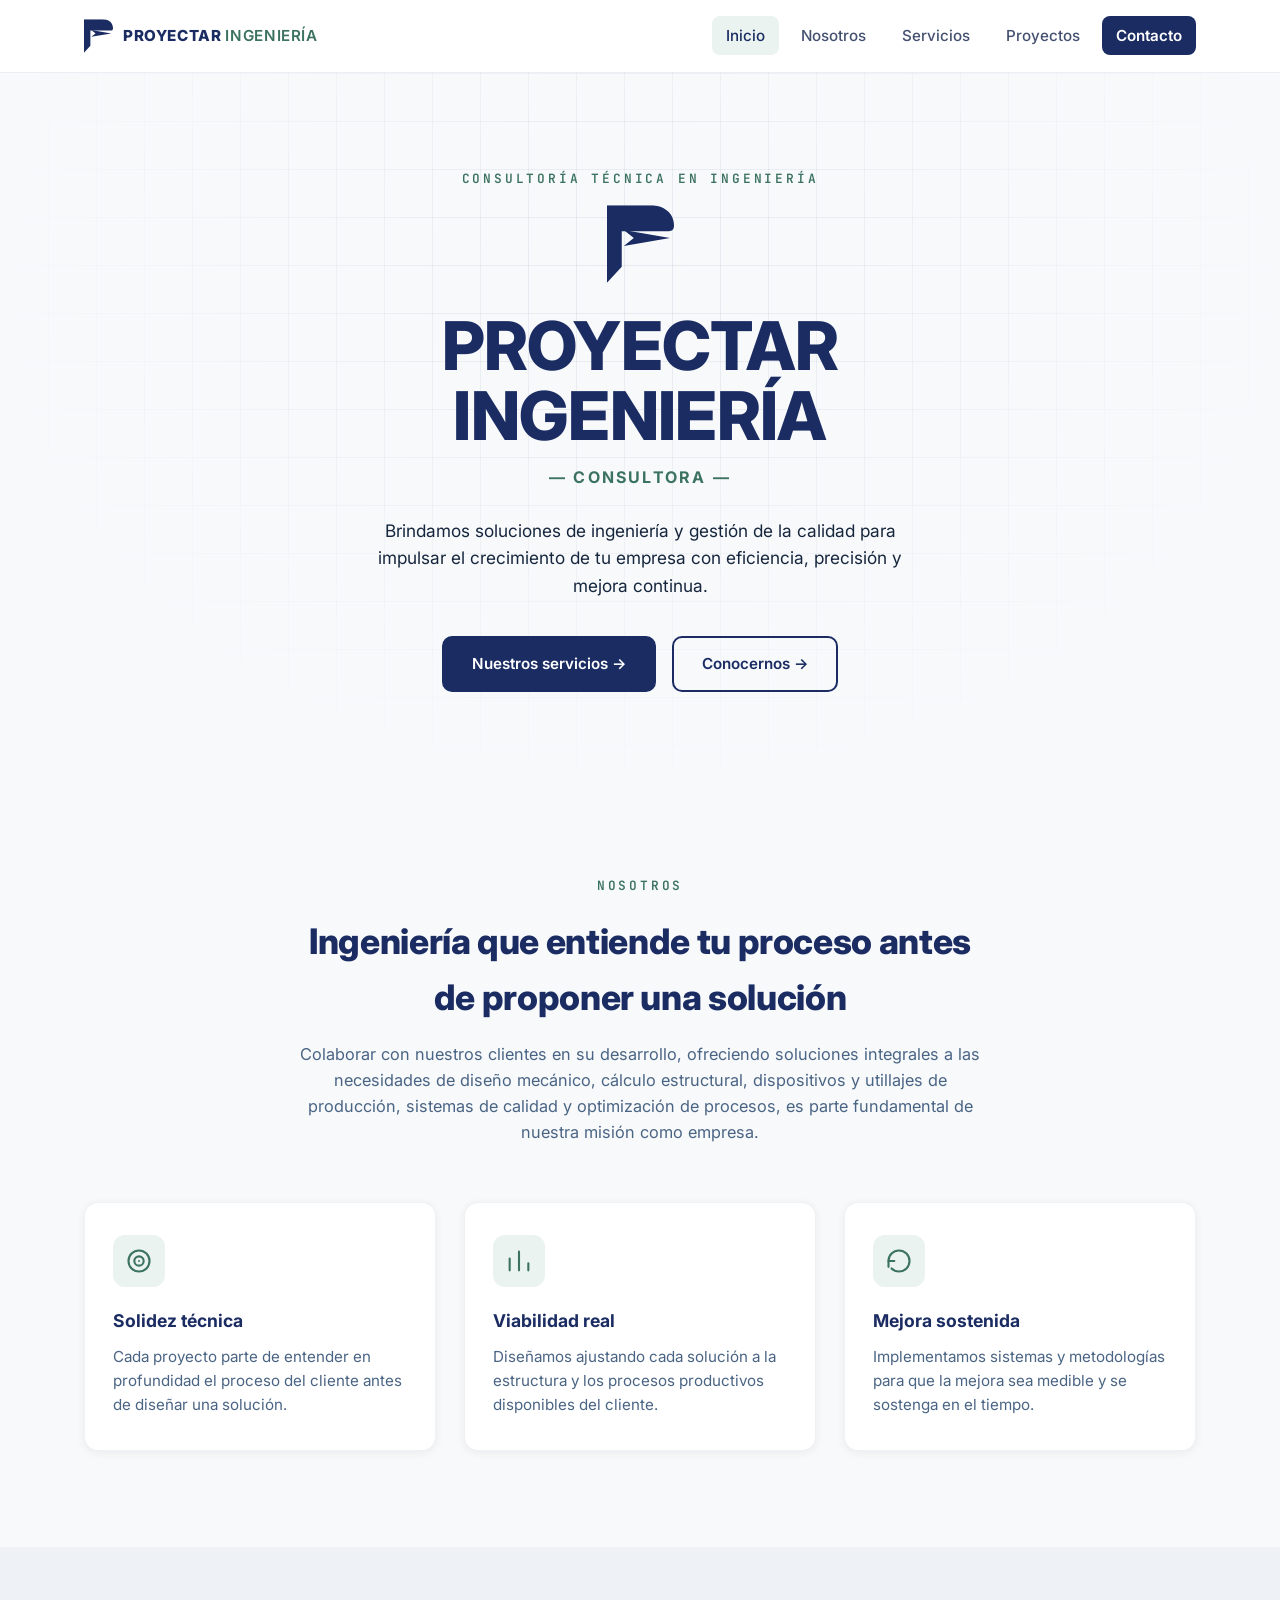
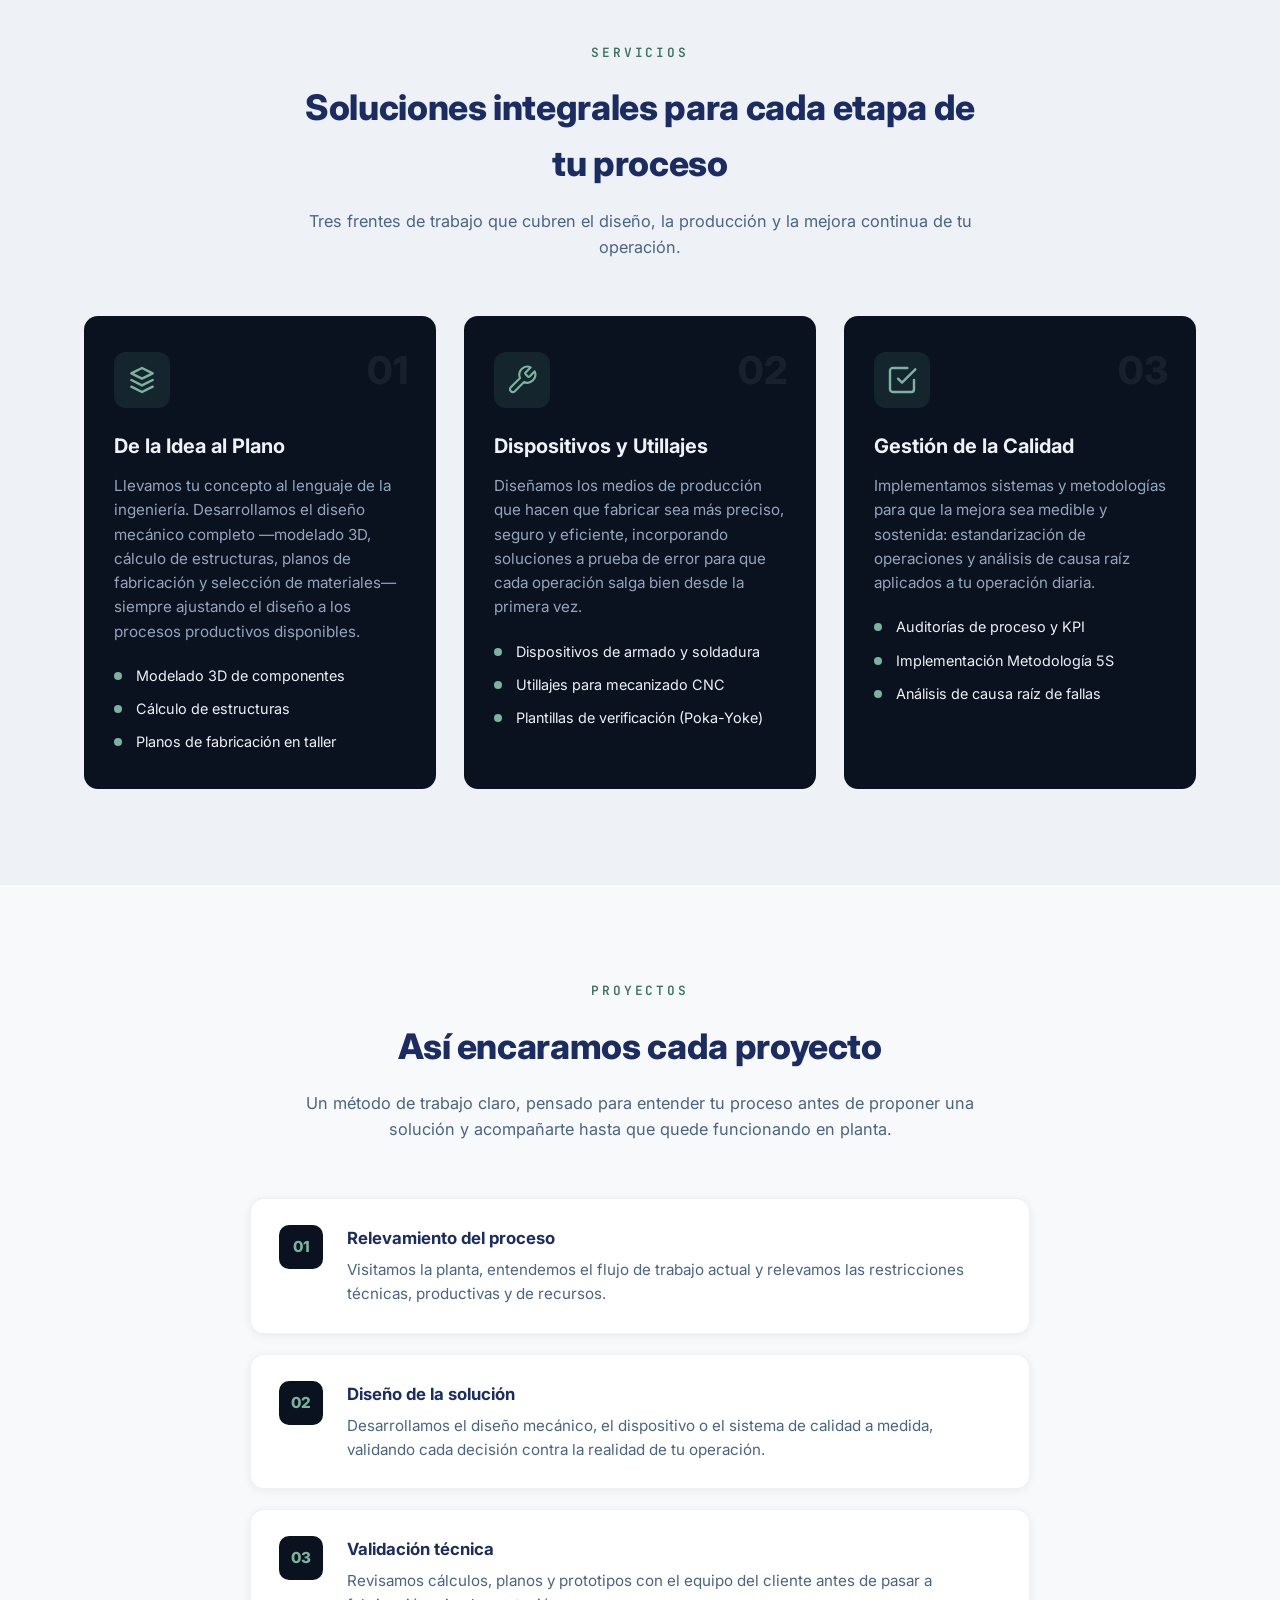
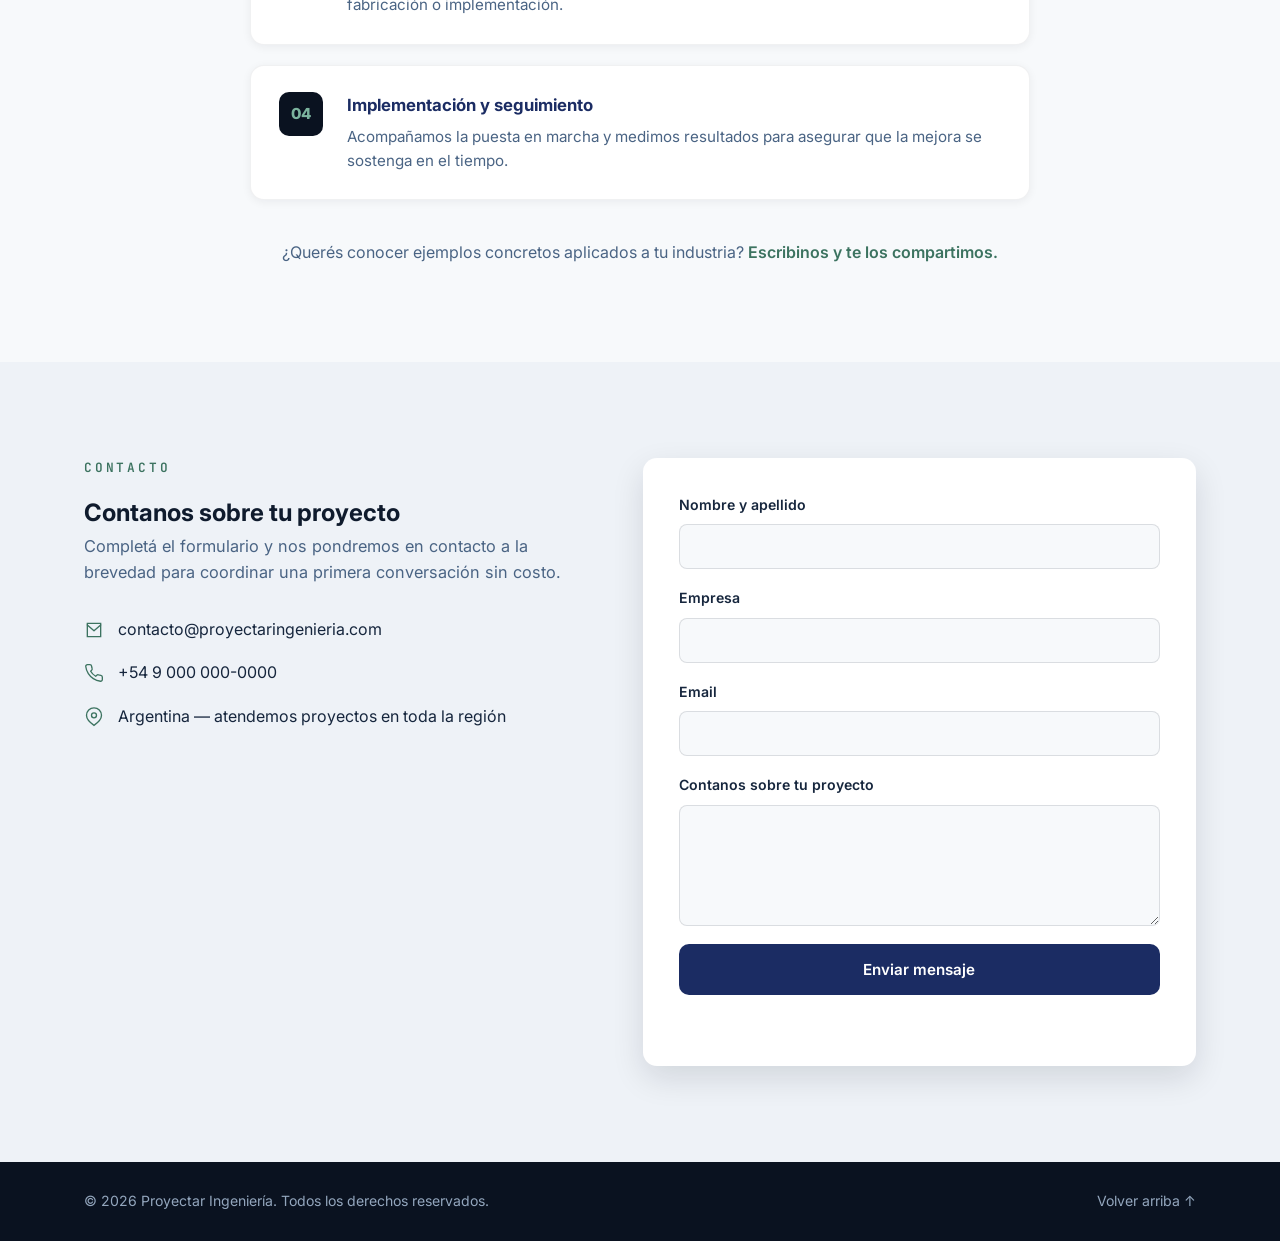
==== commit 8f3348fe: "Redraw logomark to match the client's reference "P" isotype Replace the pentagon-bowl placeholder wi" ====
--- a/index.html
+++ b/index.html
@@ -15,10 +15,9 @@
 
 <svg width="0" height="0" style="position:absolute" aria-hidden="true">
   <defs>
-    <symbol id="logo-mark" viewBox="0 0 64 72">
-      <rect x="6" y="6" width="16" height="60" rx="4" fill="currentColor"/>
-      <path d="M28 6 H50 L64 22 L50 38 H28 Z" fill="currentColor"/>
-      <path class="logo-accent" d="M40 44 L56 56 L40 68 Z"/>
+    <symbol id="logo-mark" viewBox="0 0 100 116">
+      <path fill="currentColor" d="M0,0 L64,0 C90,0 100,16 100,30 C100,38 96,39 90,39 L22,39 L22,61 L22,92 L0,116 Z"/>
+      <path fill="currentColor" d="M25,37 L94,49 L25,61 L40,49 Z"/>
     </symbol>
   </defs>
 </svg>
@@ -28,7 +27,7 @@
 <header class="site-header" id="header">
   <div class="container header-inner">
     <a href="#inicio" class="brand">
-      <svg class="brand-mark" width="30" height="34" viewBox="0 0 64 72" aria-hidden="true"><use href="#logo-mark"></use></svg>
+      <svg class="brand-mark" width="29" height="34" viewBox="0 0 100 116" aria-hidden="true"><use href="#logo-mark"></use></svg>
       <span class="brand-text">PROYECTAR<span class="brand-accent">INGENIERÍA</span></span>
     </a>
 
@@ -55,7 +54,7 @@
     <div class="hero-bg" aria-hidden="true"></div>
     <div class="container hero-inner">
       <p class="eyebrow reveal">Consultoría técnica en ingeniería</p>
-      <svg class="hero-logo reveal" width="64" height="72" viewBox="0 0 64 72" aria-hidden="true"><use href="#logo-mark"></use></svg>
+      <svg class="hero-logo reveal" width="67" height="78" viewBox="0 0 100 116" aria-hidden="true"><use href="#logo-mark"></use></svg>
       <h1 class="reveal">Proyectar<br>Ingeniería</h1>
       <p class="hero-tagline reveal">— Consultora —</p>
       <p class="hero-lead reveal">
--- a/css/style.css
+++ b/css/style.css
@@ -85,7 +85,6 @@
   color: var(--brand-700);
 }
 .brand-mark { color: var(--brand-700); flex-shrink: 0; }
-.logo-accent { fill: var(--teal-500); }
 .brand-text {
   font-weight: 800;
   letter-spacing: 0.04em;
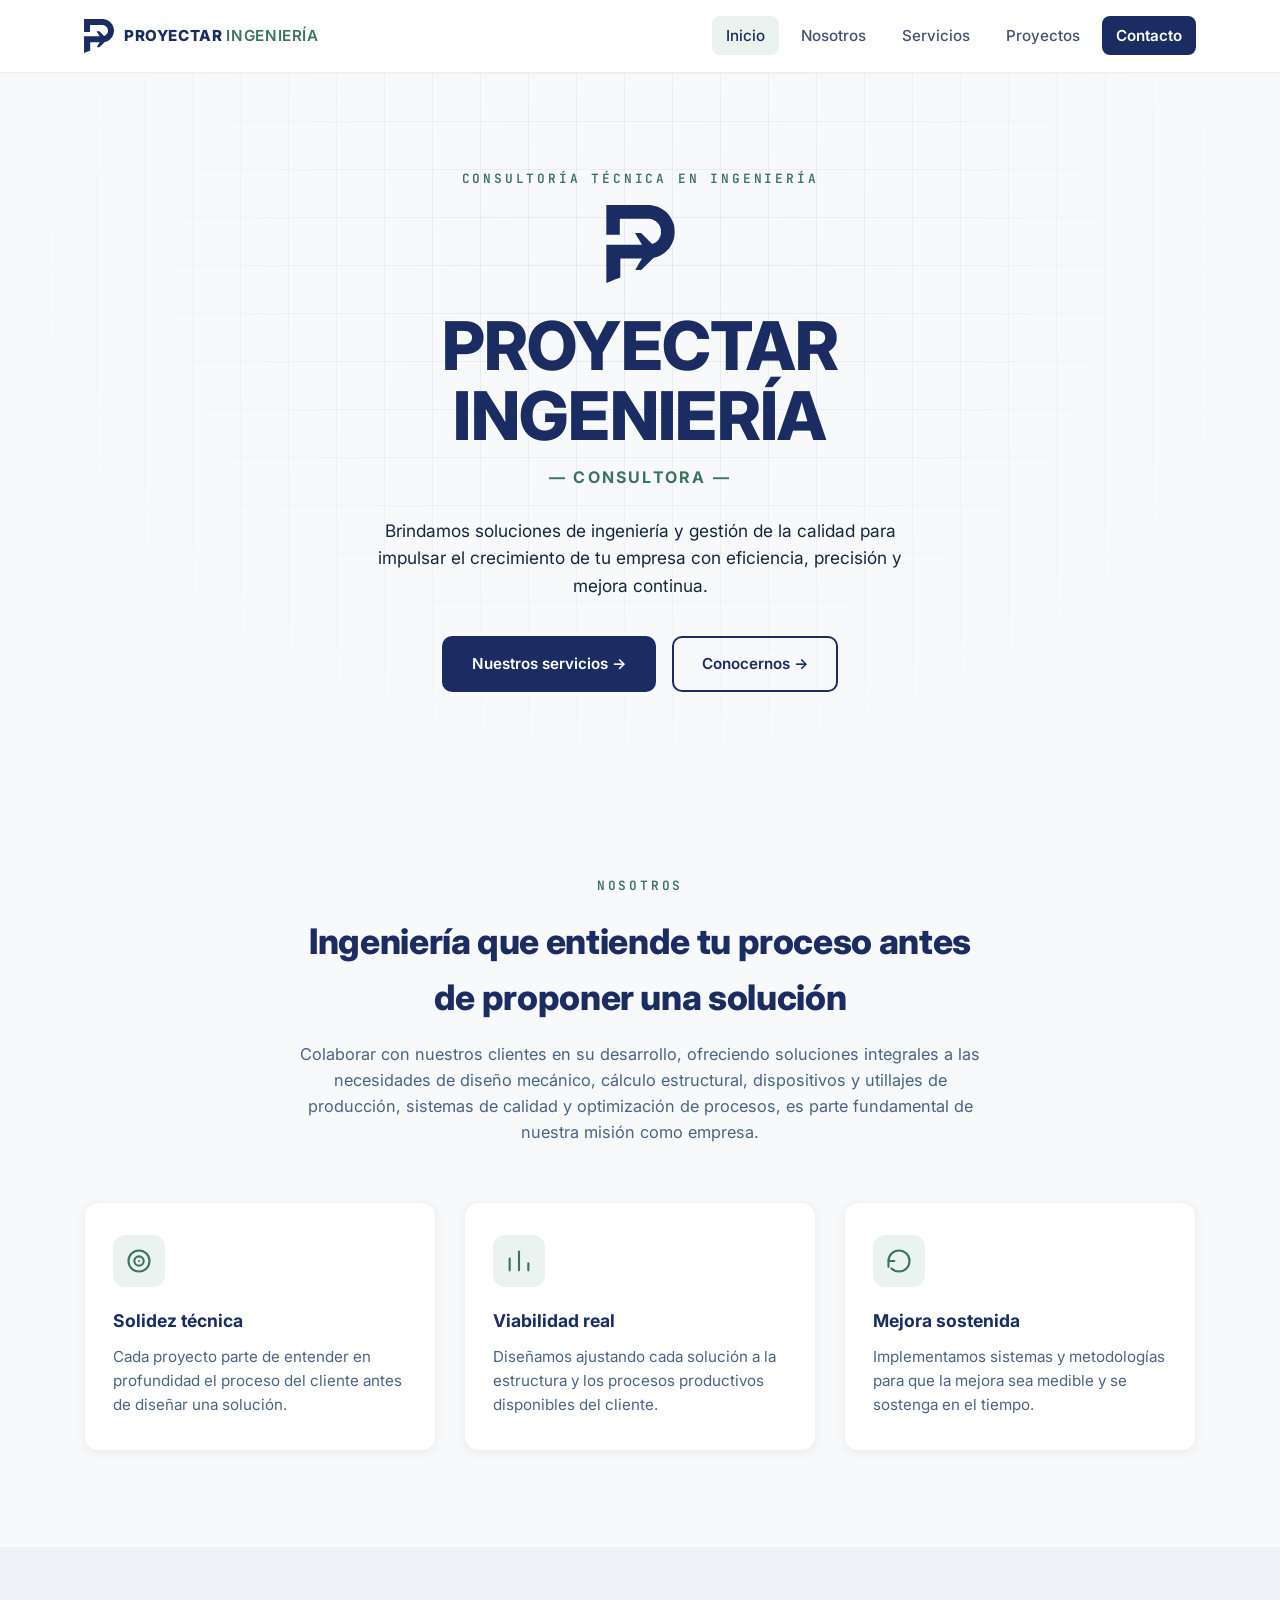
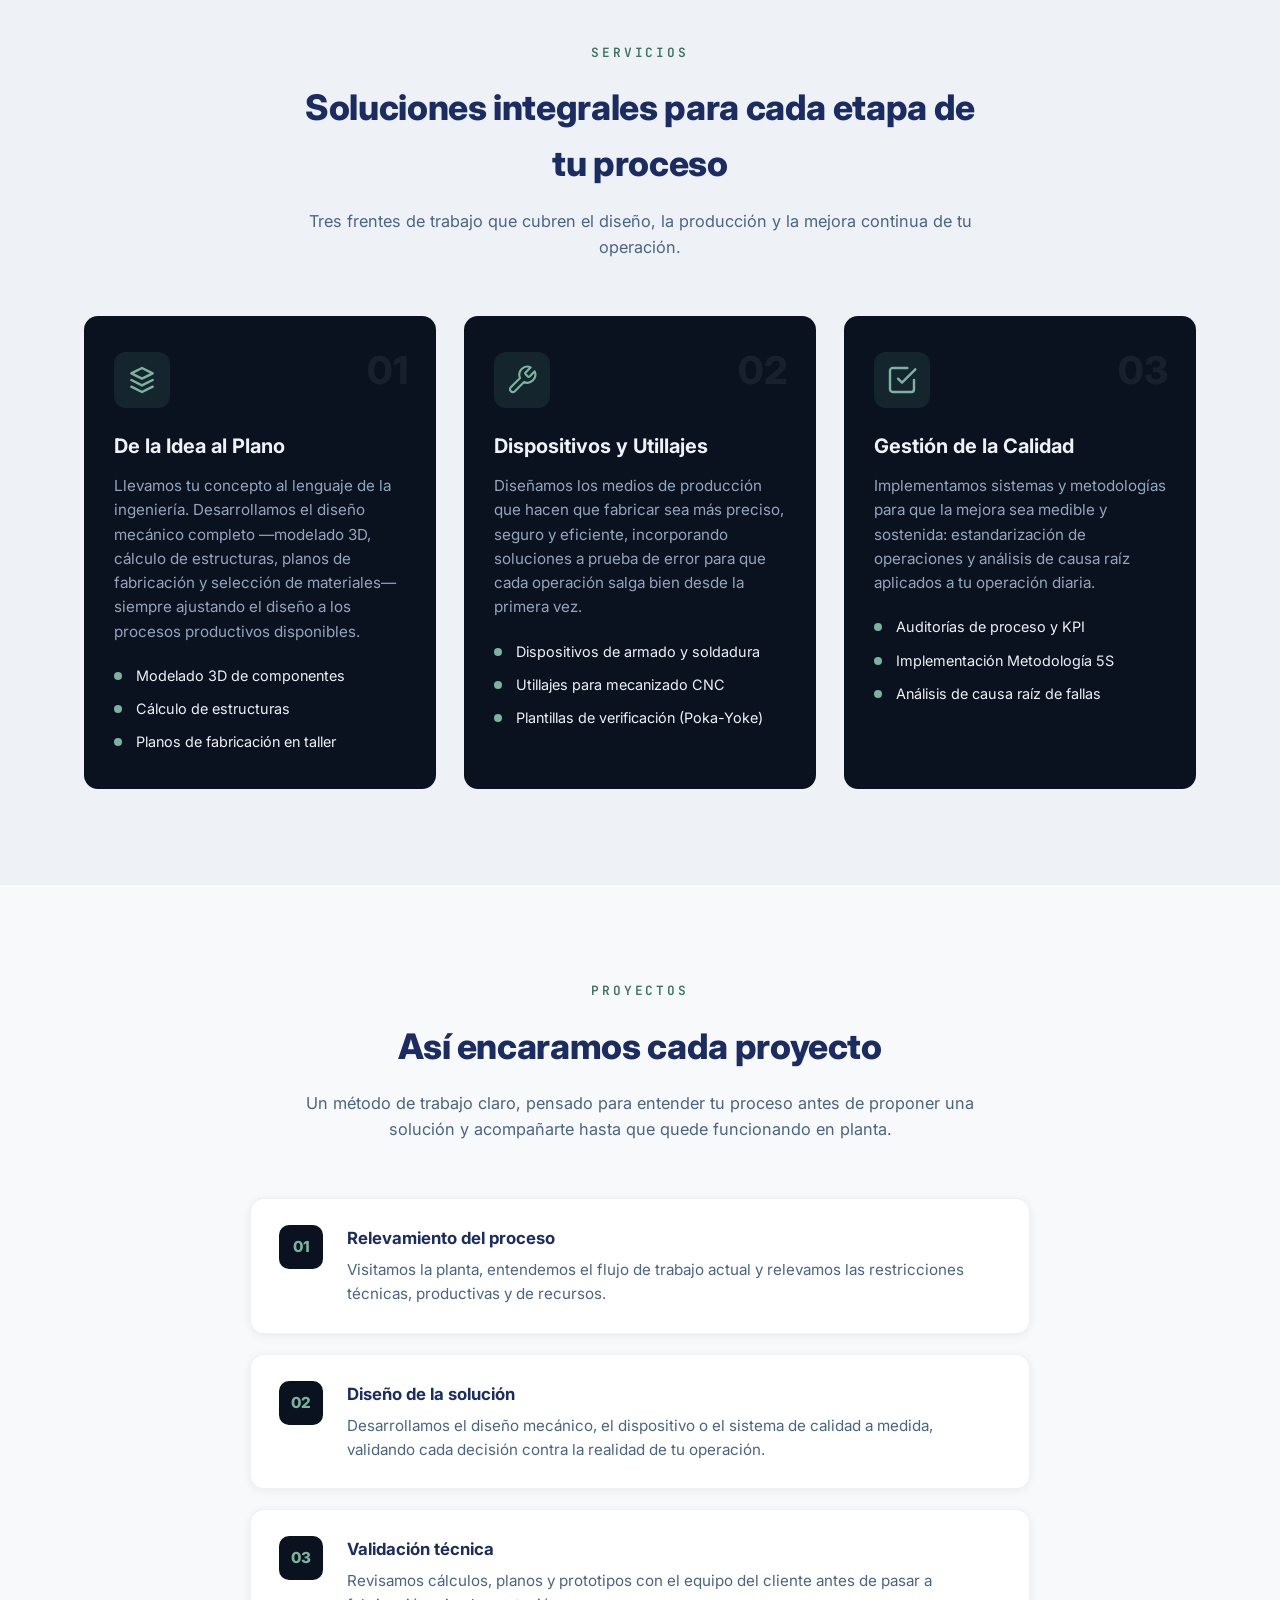
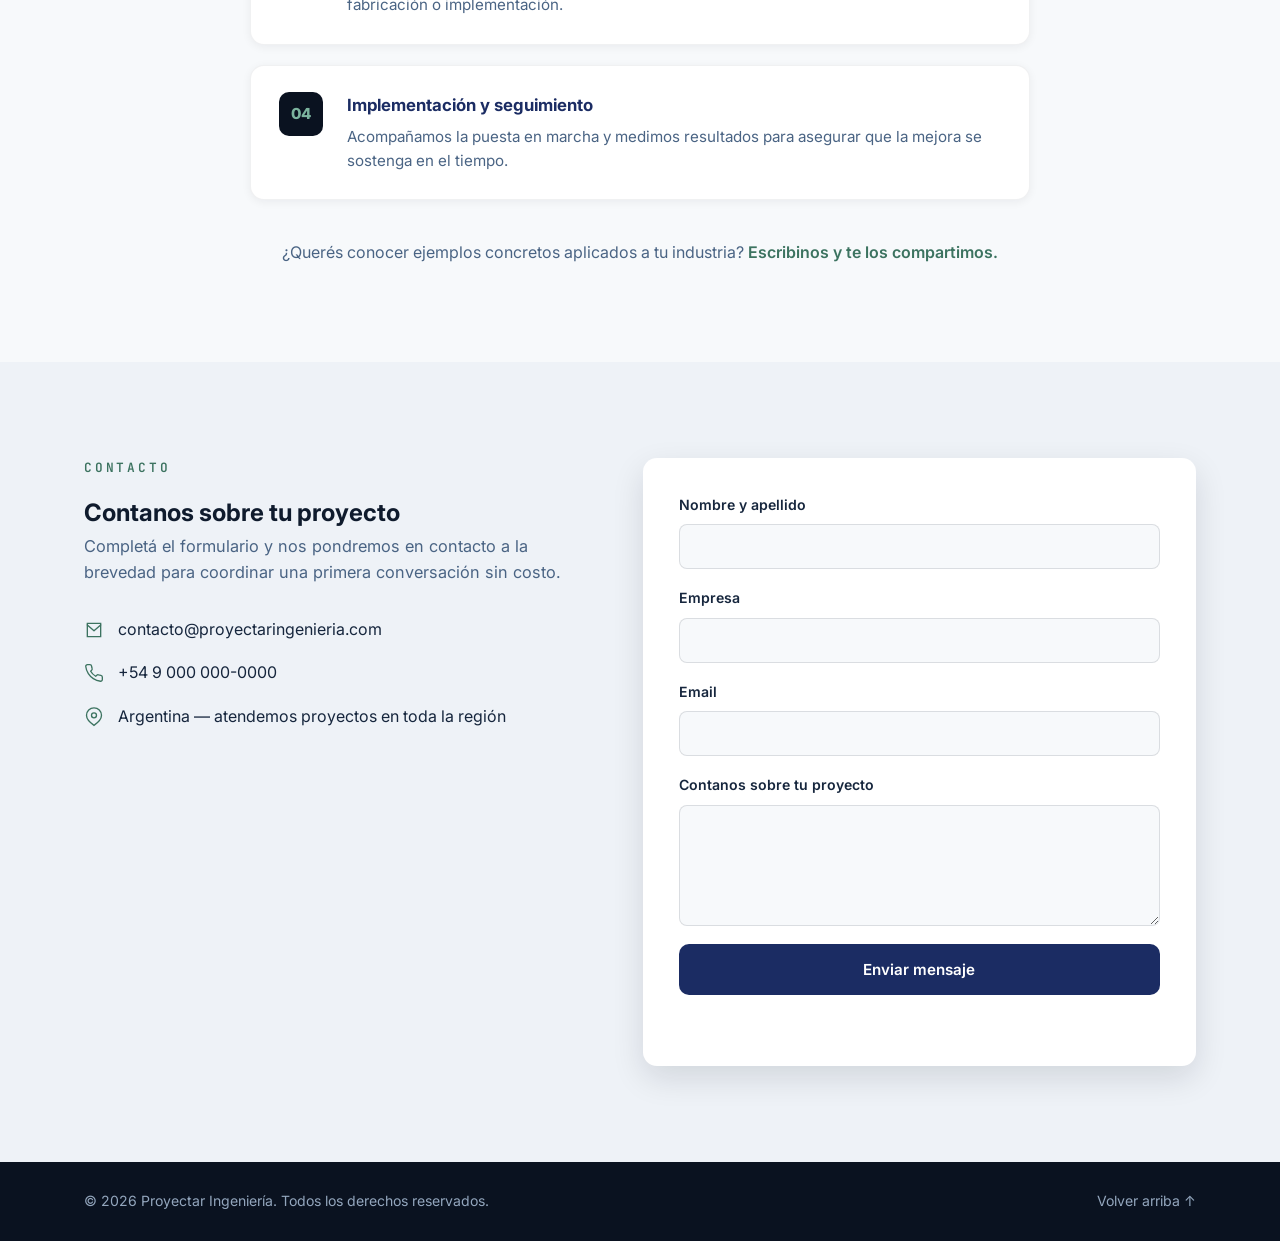
==== commit 1d13fc96: "Use client's actual logo file, vector-traced from the provided PDF Extract the raster artwork embedd" ====
--- a/index.html
+++ b/index.html
@@ -15,9 +15,8 @@
 
 <svg width="0" height="0" style="position:absolute" aria-hidden="true">
   <defs>
-    <symbol id="logo-mark" viewBox="0 0 100 116">
-      <path fill="currentColor" d="M0,0 L64,0 C90,0 100,16 100,30 C100,38 96,39 90,39 L22,39 L22,61 L22,92 L0,116 Z"/>
-      <path fill="currentColor" d="M25,37 L94,49 L25,61 L40,49 Z"/>
+    <symbol id="logo-mark" viewBox="0 0 600 682">
+      <path fill="currentColor" d="M 0,129.6 L 0,259.1 L 59.5,259.1 L 119,259.1 L 119.2,189.8 L 119.5,120.6 L 250,120.6 C 373.7,120.6 380.9,120.7 388.5,122.5 C 398.2,124.7 404.2,126.6 409.5,129.1 C 423.3,135.5 427,137.3 427.5,138.1 C 427.8,138.6 430.8,140.8 434.3,143.1 C 439.8,146.9 457.8,164.5 458,166.3 C 458,166.7 460.4,170.8 463.3,175.5 C 466.3,180.2 469.5,186.2 470.4,188.8 C 471.4,191.4 473.2,196.3 474.5,199.6 C 475.8,202.9 477.2,207.6 477.5,210.1 C 478.8,218.3 479.2,252.3 478,253.5 C 477.5,254 477,256.2 477,258.3 C 477,260.4 476.6,262.9 476.1,263.9 C 475.6,264.8 473.3,270.5 471,276.6 C 460.7,303.1 438.5,326.2 412.8,337.2 C 407.8,339.3 403.2,341.1 402.6,341.1 C 402,341.1 379.9,319.5 353.5,293.1 L 305.5,245.1 L 279.9,245.1 C 265.8,245.1 254.1,245.4 253.7,245.7 C 253.4,246.1 253.9,247.5 255,249 C 256.7,251.4 268.2,271.2 273.8,281.1 C 275.2,283.6 277.1,286.8 278.1,288.3 C 279.2,289.7 280,291.4 280,292 C 280,292.6 280.4,293.1 280.9,293.1 C 281.4,293.1 282,293.9 282.4,294.8 C 282.7,295.8 283.9,298.1 285,299.8 C 287.5,303.9 287.9,304.5 301.7,328.1 L 312.8,347.1 L 156.4,347.1 L 0,347.1 L 0,514.7 C 0,673.9 0.1,682.3 1.8,681.6 C 2.7,681.2 9.8,678.5 17.5,675.6 C 30.6,670.7 42.9,665.8 51,662.3 C 52.9,661.5 70,654.9 89,647.6 L 123.5,634.4 L 123.8,550.7 L 124,467.1 L 218.5,467.1 C 272,467.1 313,467.5 313,468 C 313,468.5 312.3,469.4 311.5,470.1 C 310.7,470.8 310,471.7 310,472.1 C 310,472.8 288.3,509.9 282.6,519 C 281.1,521.2 280,523.3 280,523.6 C 280,523.9 278.4,526.5 276.5,529.4 C 274.6,532.2 273,535.1 273,535.8 C 273,536.4 272.7,537.1 272.2,537.3 C 271.6,537.6 264,549.7 264,550.5 C 264,550.7 261.8,554.6 259,559.2 C 256.3,563.8 254,567.9 254,568.3 C 254,568.8 265.8,569.1 280.2,569.1 L 306.4,569.1 L 359.6,515.9 L 412.9,462.6 L 428.2,458.6 C 445.2,454.1 468.2,445 477.8,439 C 481.3,436.9 484.3,435.1 484.5,435.1 C 484.8,435.1 487.4,433.5 490.4,431.6 C 493.4,429.7 496.3,428.1 496.7,428.1 C 497.2,428.1 499.2,426.6 501.2,424.8 C 503.2,423.1 508.9,418.5 513.8,414.7 C 518.8,410.9 527.8,402.8 533.7,396.6 C 545.2,384.6 547.1,382.4 555,371.5 C 557.8,367.7 560.8,363.5 561.8,362.2 C 564.8,358.1 578.2,332.9 580.7,326.6 C 582,323.3 583.5,319.7 583.9,318.6 C 584.4,317.5 585.3,315 586,313.1 C 587.1,309.8 588,307.6 590.1,302.6 C 592.4,297.3 598,267.1 599.1,254.6 C 600.8,234.6 599.7,211.2 596,191.4 C 594.5,182.7 592.4,173.6 591.5,171.1 C 590.6,168.6 589.6,165.7 589.4,164.6 C 589.1,163.5 588.5,161.7 588,160.6 C 587.6,159.5 586.7,156.6 586,154.1 C 583.6,145.9 569.5,117.8 561.8,106.1 C 547.4,84.3 534.7,70.3 511,50.3 C 504.1,44.5 480.3,29.7 471,25.4 C 465.8,23 460.8,20.6 460,20.1 C 457.4,18.4 451.8,16.1 450.4,16.1 C 449.7,16.1 448.8,15.6 448.5,15.1 C 448.2,14.5 446.6,14.1 445.1,14.1 C 443.6,14.1 442,13.7 441.5,13.2 C 439.4,11.3 419.8,6.2 404.5,3.5 L 388.5,0.6 L 194.3,0.3 L 0,0 L 0,129.6"/>
     </symbol>
   </defs>
 </svg>
@@ -27,7 +26,7 @@
 <header class="site-header" id="header">
   <div class="container header-inner">
     <a href="#inicio" class="brand">
-      <svg class="brand-mark" width="29" height="34" viewBox="0 0 100 116" aria-hidden="true"><use href="#logo-mark"></use></svg>
+      <svg class="brand-mark" width="30" height="34" viewBox="0 0 600 682" aria-hidden="true"><use href="#logo-mark"></use></svg>
       <span class="brand-text">PROYECTAR<span class="brand-accent">INGENIERÍA</span></span>
     </a>
 
@@ -54,7 +53,7 @@
     <div class="hero-bg" aria-hidden="true"></div>
     <div class="container hero-inner">
       <p class="eyebrow reveal">Consultoría técnica en ingeniería</p>
-      <svg class="hero-logo reveal" width="67" height="78" viewBox="0 0 100 116" aria-hidden="true"><use href="#logo-mark"></use></svg>
+      <svg class="hero-logo reveal" width="69" height="78" viewBox="0 0 600 682" aria-hidden="true"><use href="#logo-mark"></use></svg>
       <h1 class="reveal">Proyectar<br>Ingeniería</h1>
       <p class="hero-tagline reveal">— Consultora —</p>
       <p class="hero-lead reveal">
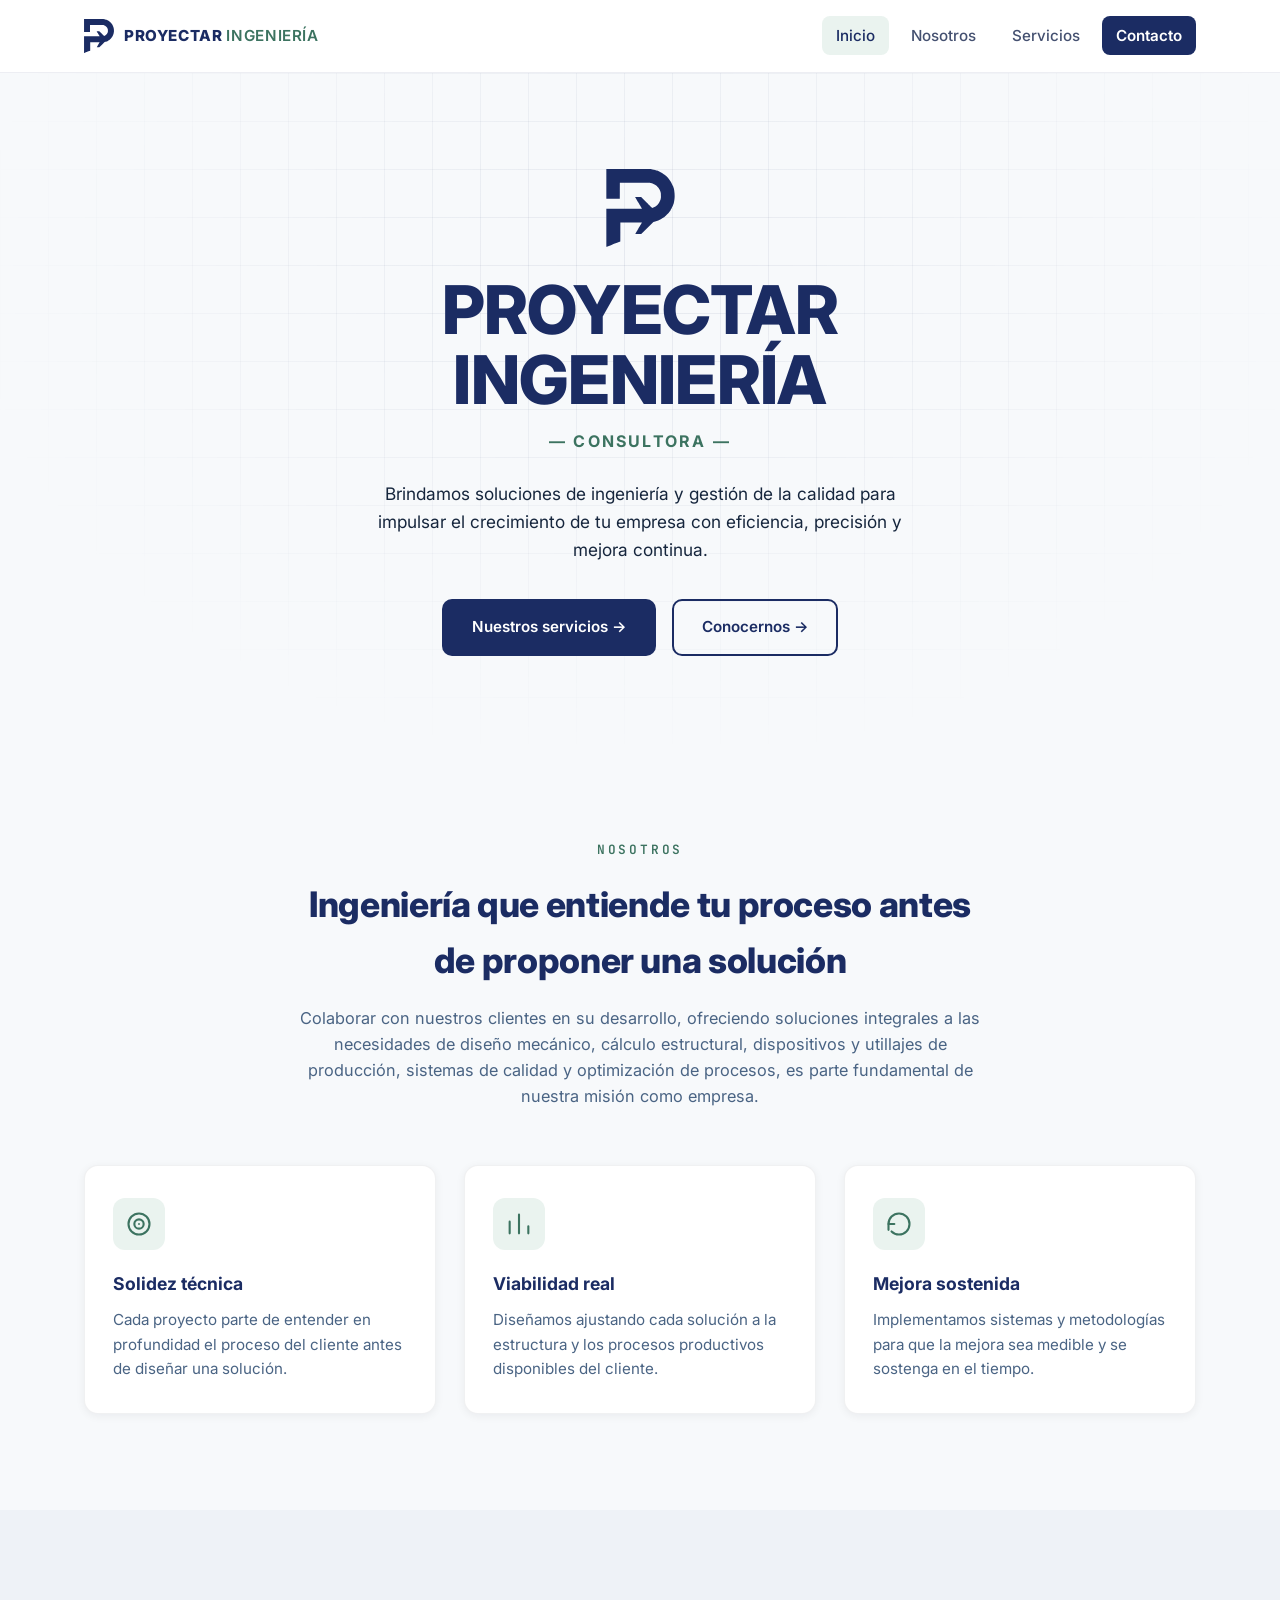
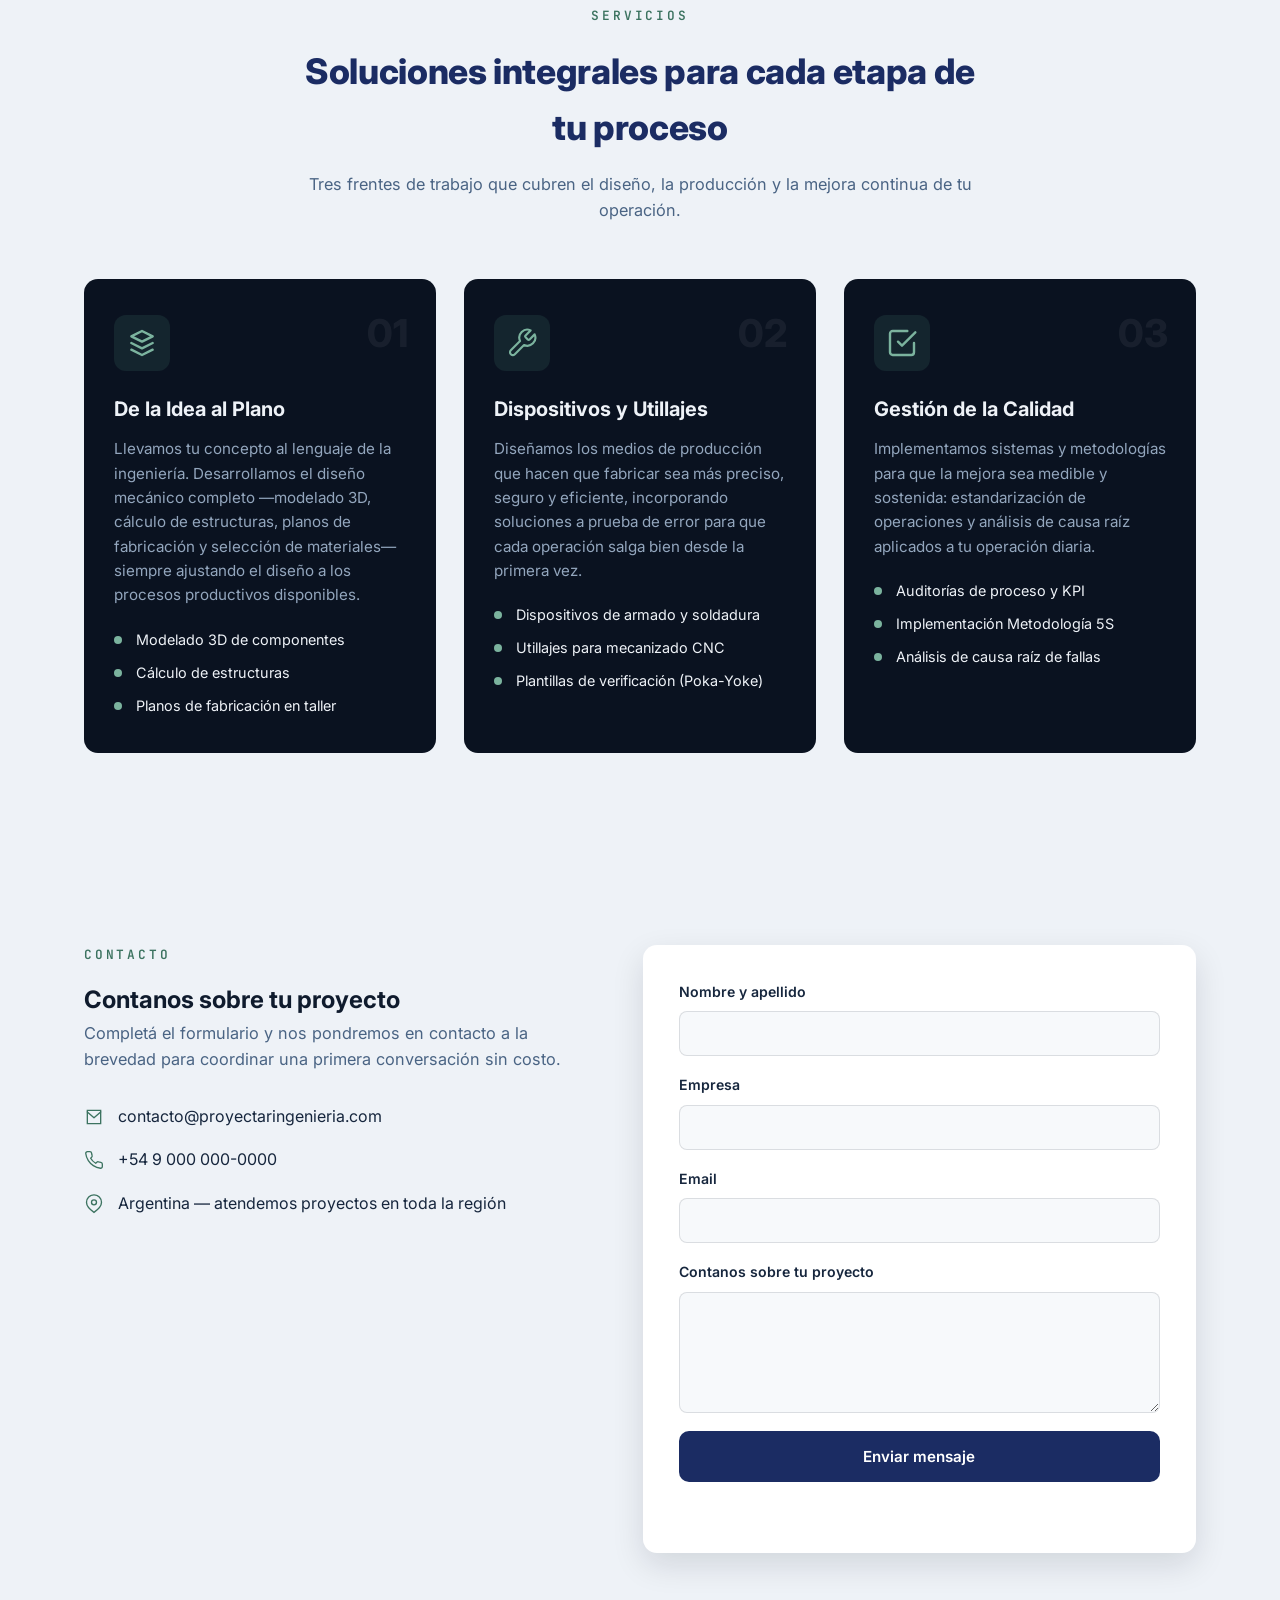
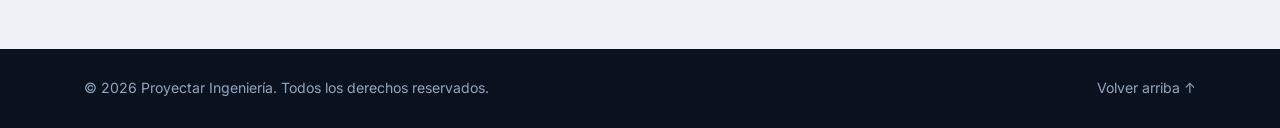
==== commit b09051ed: "Remove hero eyebrow label and Proyectos section Drop the "Consultoría técnica en ingeniería" eyebrow" ====
--- a/index.html
+++ b/index.html
@@ -35,7 +35,6 @@
         <li><a href="#inicio" class="nav-link active">Inicio</a></li>
         <li><a href="#nosotros" class="nav-link">Nosotros</a></li>
         <li><a href="#servicios" class="nav-link">Servicios</a></li>
-        <li><a href="#proyectos" class="nav-link">Proyectos</a></li>
         <li><a href="#contacto" class="nav-link nav-cta">Contacto</a></li>
       </ul>
     </nav>
@@ -52,7 +51,6 @@
   <section class="hero" id="inicio">
     <div class="hero-bg" aria-hidden="true"></div>
     <div class="container hero-inner">
-      <p class="eyebrow reveal">Consultoría técnica en ingeniería</p>
       <svg class="hero-logo reveal" width="69" height="78" viewBox="0 0 600 682" aria-hidden="true"><use href="#logo-mark"></use></svg>
       <h1 class="reveal">Proyectar<br>Ingeniería</h1>
       <p class="hero-tagline reveal">— Consultora —</p>
@@ -174,60 +172,6 @@
           </ul>
         </article>
       </div>
-    </div>
-  </section>
-
-  <!-- PROYECTOS -->
-  <section class="section" id="proyectos">
-    <div class="container">
-      <div class="section-head reveal">
-        <p class="eyebrow">Proyectos</p>
-        <h2>Así encaramos cada proyecto</h2>
-        <p class="section-lead">
-          Un método de trabajo claro, pensado para entender tu proceso antes de
-          proponer una solución y acompañarte hasta que quede funcionando en planta.
-        </p>
-      </div>
-
-      <ol class="process-list">
-        <li class="process-step reveal">
-          <div class="process-index">01</div>
-          <div>
-            <h3>Relevamiento del proceso</h3>
-            <p>Visitamos la planta, entendemos el flujo de trabajo actual y
-              relevamos las restricciones técnicas, productivas y de recursos.</p>
-          </div>
-        </li>
-        <li class="process-step reveal">
-          <div class="process-index">02</div>
-          <div>
-            <h3>Diseño de la solución</h3>
-            <p>Desarrollamos el diseño mecánico, el dispositivo o el sistema de
-              calidad a medida, validando cada decisión contra la realidad de tu operación.</p>
-          </div>
-        </li>
-        <li class="process-step reveal">
-          <div class="process-index">03</div>
-          <div>
-            <h3>Validación técnica</h3>
-            <p>Revisamos cálculos, planos y prototipos con el equipo del cliente
-              antes de pasar a fabricación o implementación.</p>
-          </div>
-        </li>
-        <li class="process-step reveal">
-          <div class="process-index">04</div>
-          <div>
-            <h3>Implementación y seguimiento</h3>
-            <p>Acompañamos la puesta en marcha y medimos resultados para asegurar
-              que la mejora se sostenga en el tiempo.</p>
-          </div>
-        </li>
-      </ol>
-
-      <p class="process-note reveal">
-        ¿Querés conocer ejemplos concretos aplicados a tu industria?
-        <a href="#contacto">Escribinos y te los compartimos.</a>
-      </p>
     </div>
   </section>
 
--- a/css/style.css
+++ b/css/style.css
@@ -298,43 +298,6 @@
   background: var(--teal-400);
 }
 
-/* ---------- Proyectos / proceso ---------- */
-.process-list {
-  display: grid;
-  gap: 20px;
-  max-width: 780px;
-  margin: 0 auto;
-}
-.process-step {
-  display: flex;
-  gap: 24px;
-  align-items: flex-start;
-  background: #fff;
-  border: 1px solid rgba(10,18,32,0.06);
-  border-radius: var(--radius);
-  padding: 26px 28px;
-  box-shadow: var(--shadow-sm);
-}
-.process-index {
-  flex-shrink: 0;
-  width: 44px; height: 44px;
-  display: flex; align-items: center; justify-content: center;
-  border-radius: 10px;
-  background: var(--navy-950);
-  color: var(--teal-400);
-  font-weight: 800;
-  font-size: 0.95rem;
-}
-.process-step h3 { font-size: 1.05rem; font-weight: 700; margin-bottom: 6px; color: var(--brand-700); }
-.process-step p { color: var(--steel-500); font-size: 0.95rem; }
-.process-note {
-  text-align: center;
-  margin-top: 40px;
-  color: var(--steel-500);
-}
-.process-note a { color: var(--teal-600); font-weight: 600; }
-.process-note a:hover { text-decoration: underline; }
-
 /* ---------- Contacto ---------- */
 .contact-grid {
   display: grid;
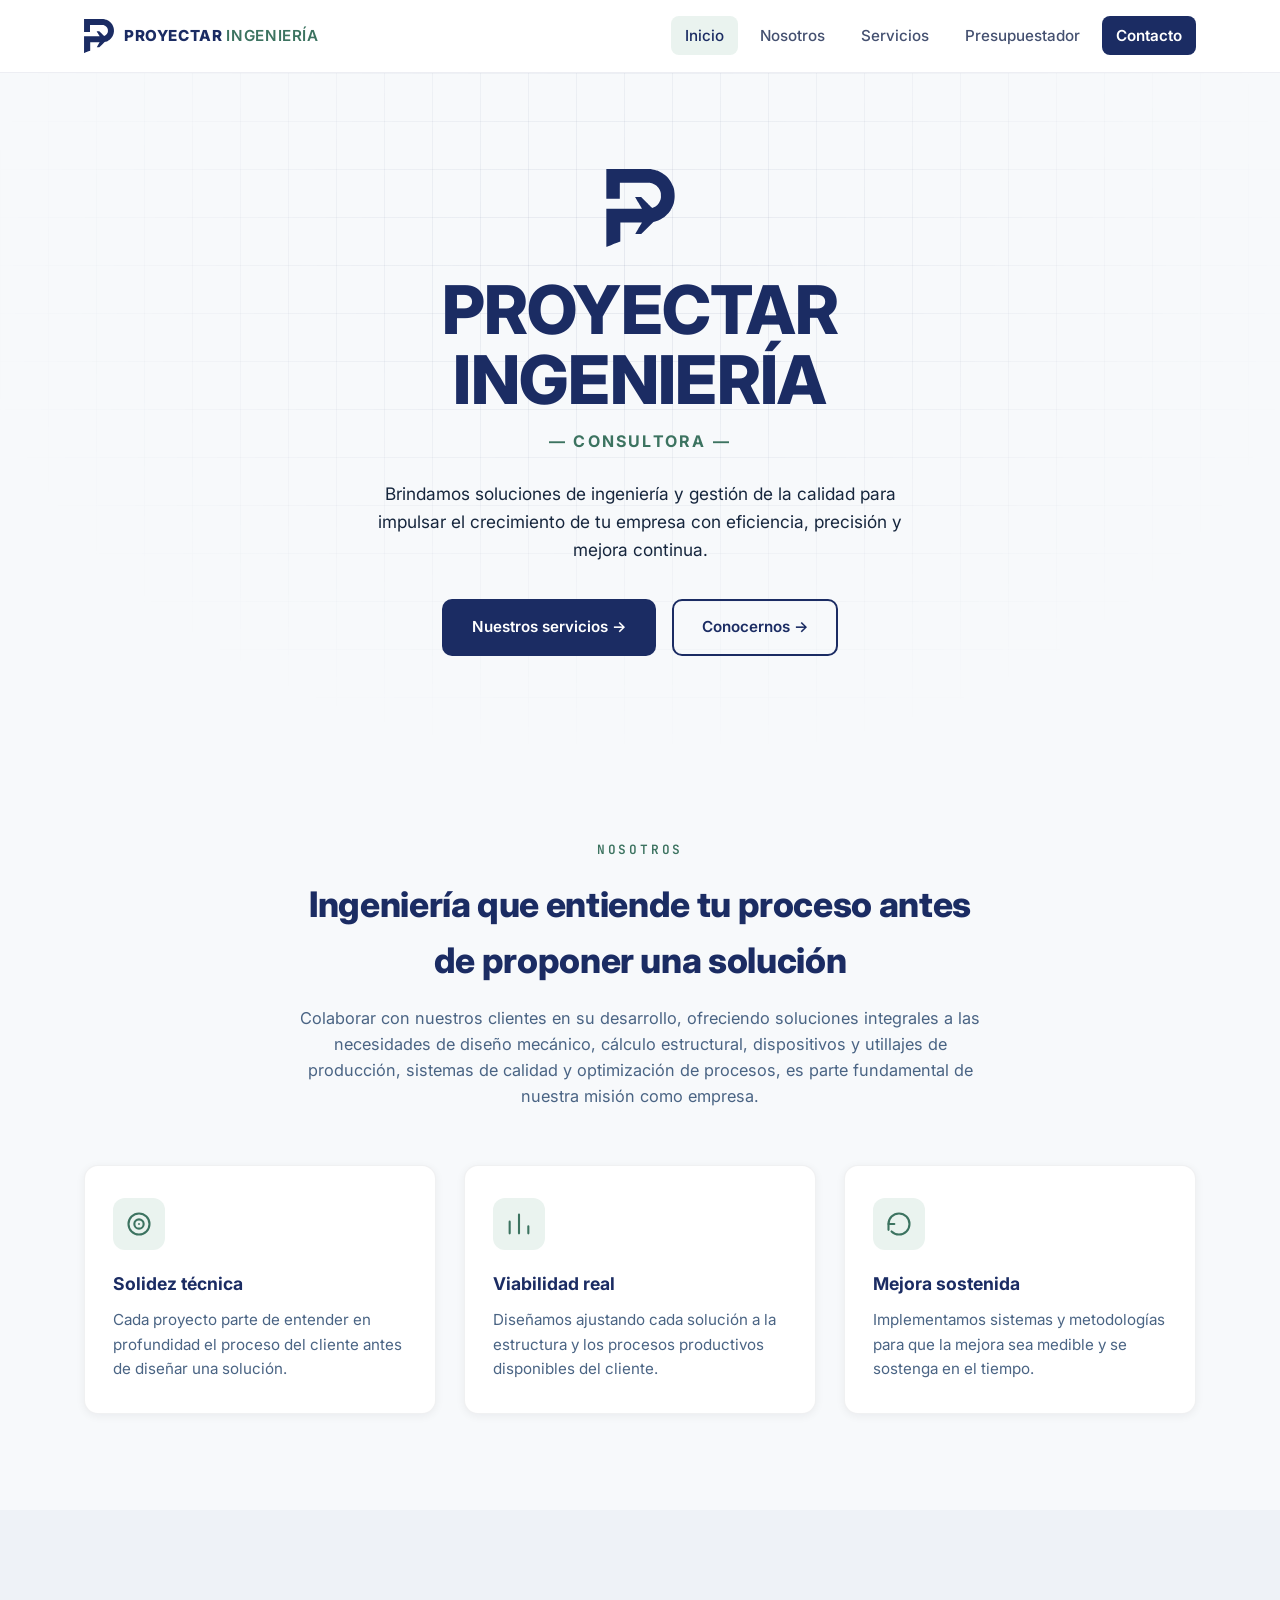
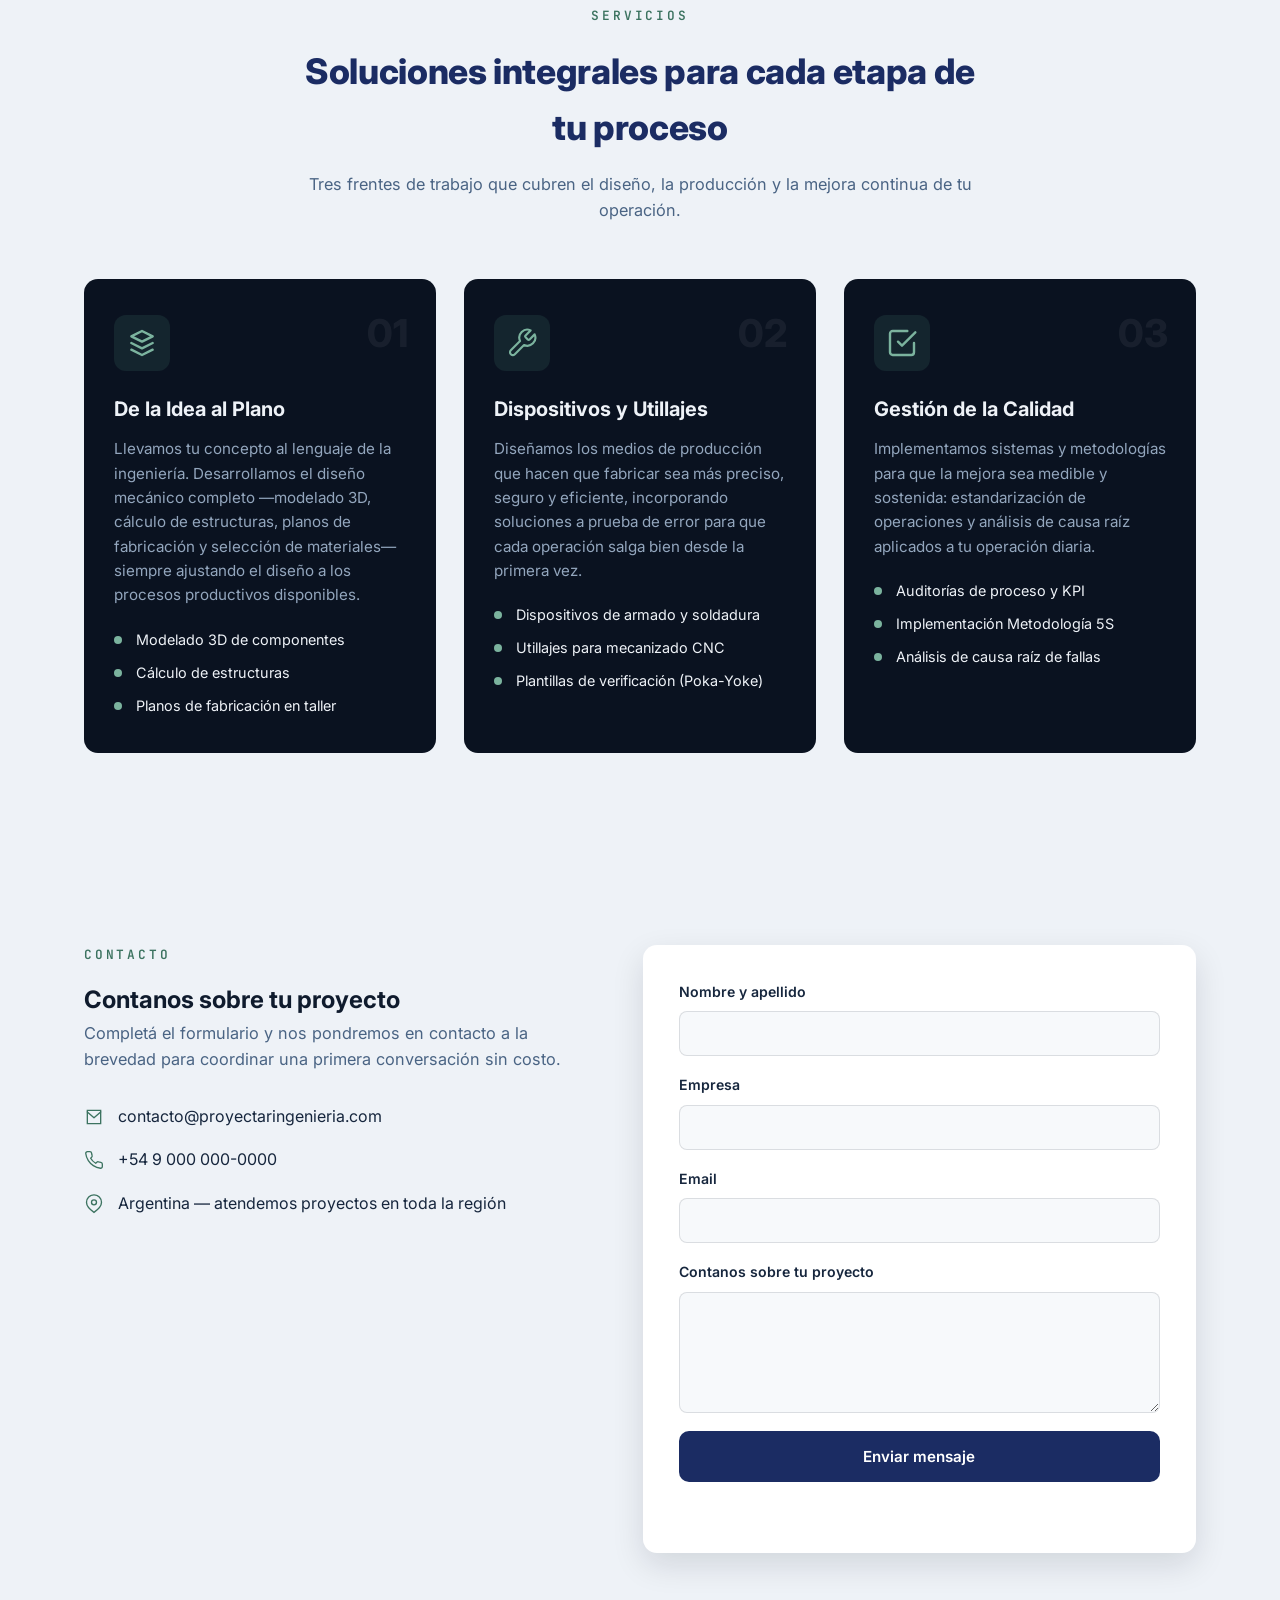
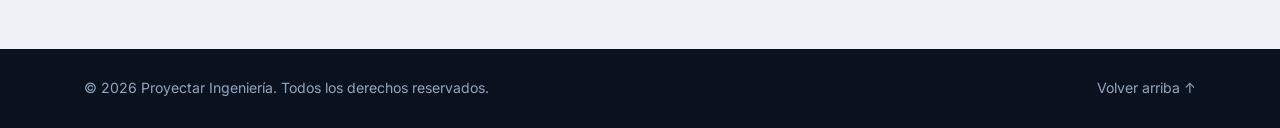
==== commit 135c084a: "Agregar presupuestador de herrería (PWA offline con PDF y asistente de precios) App instalable en pr" ====
--- a/index.html
+++ b/index.html
@@ -35,6 +35,7 @@
         <li><a href="#inicio" class="nav-link active">Inicio</a></li>
         <li><a href="#nosotros" class="nav-link">Nosotros</a></li>
         <li><a href="#servicios" class="nav-link">Servicios</a></li>
+        <li><a href="presupuestador/" class="nav-link">Presupuestador</a></li>
         <li><a href="#contacto" class="nav-link nav-cta">Contacto</a></li>
       </ul>
     </nav>
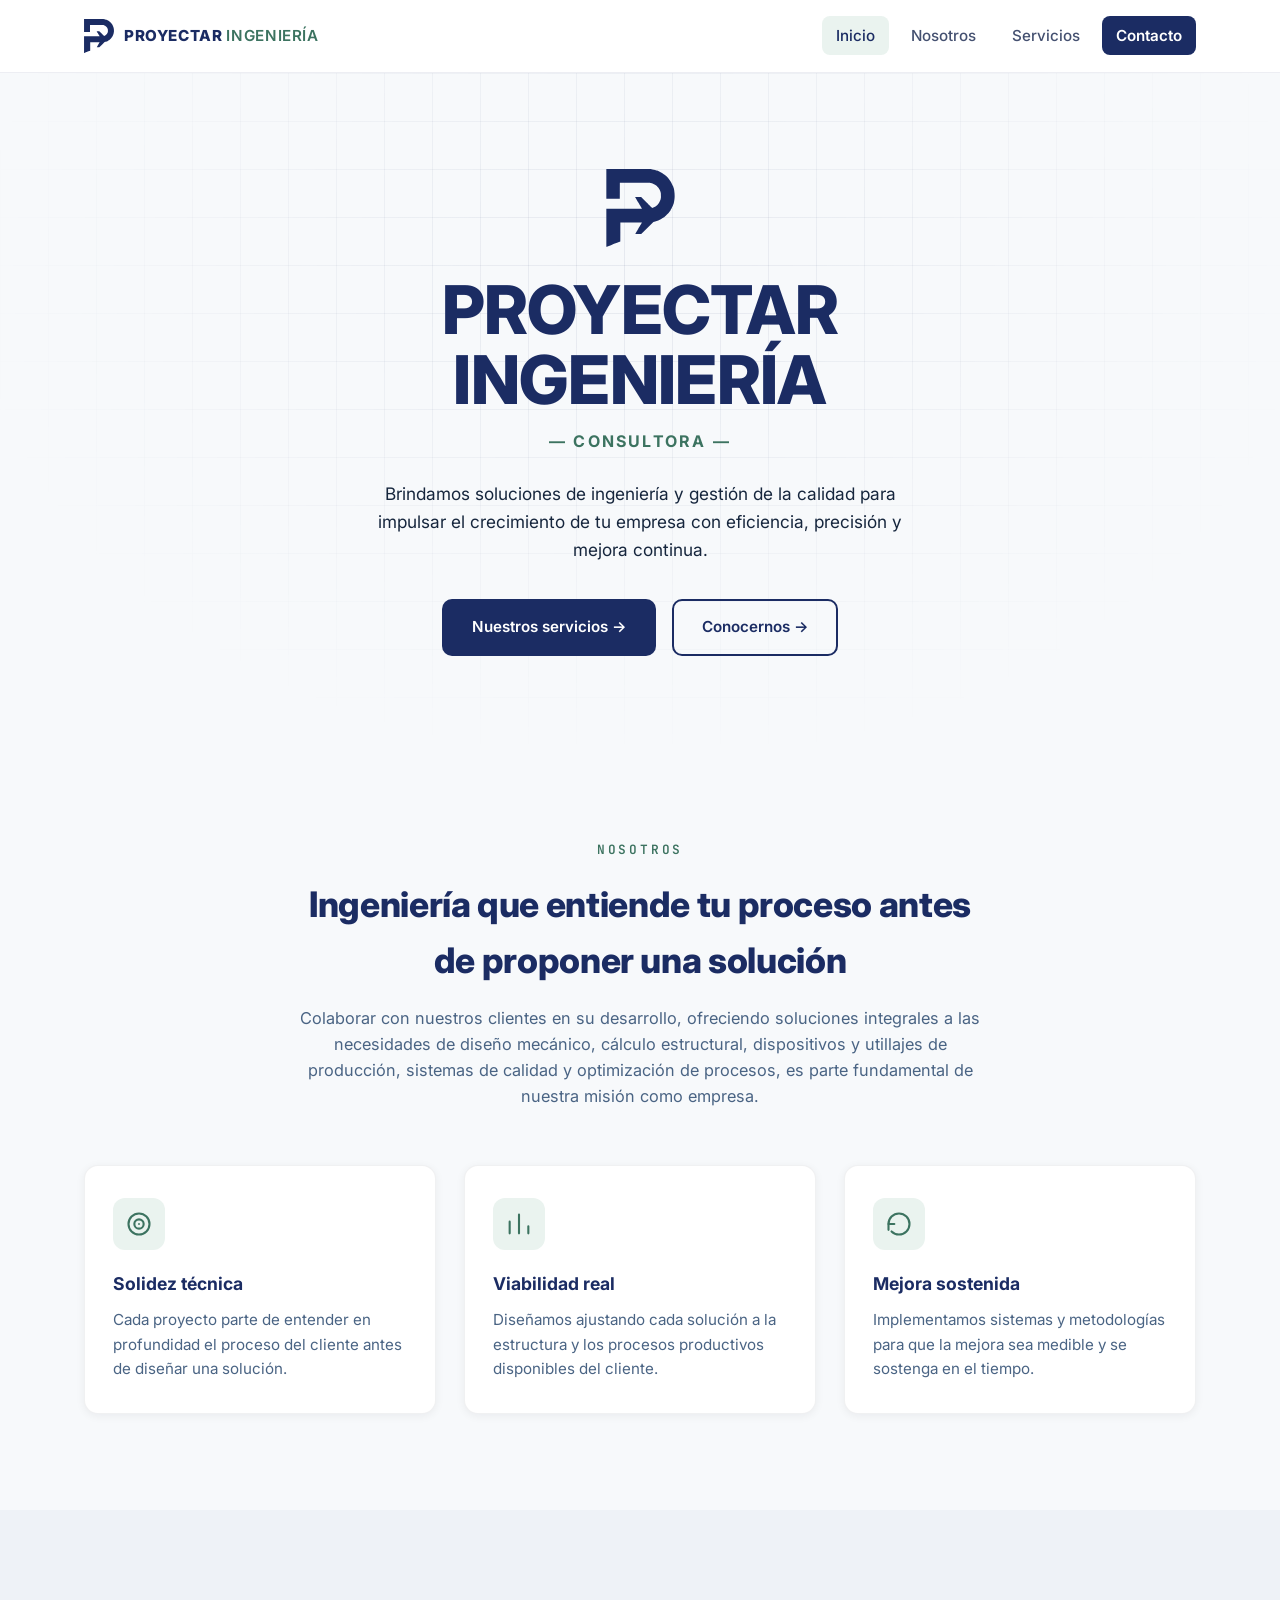
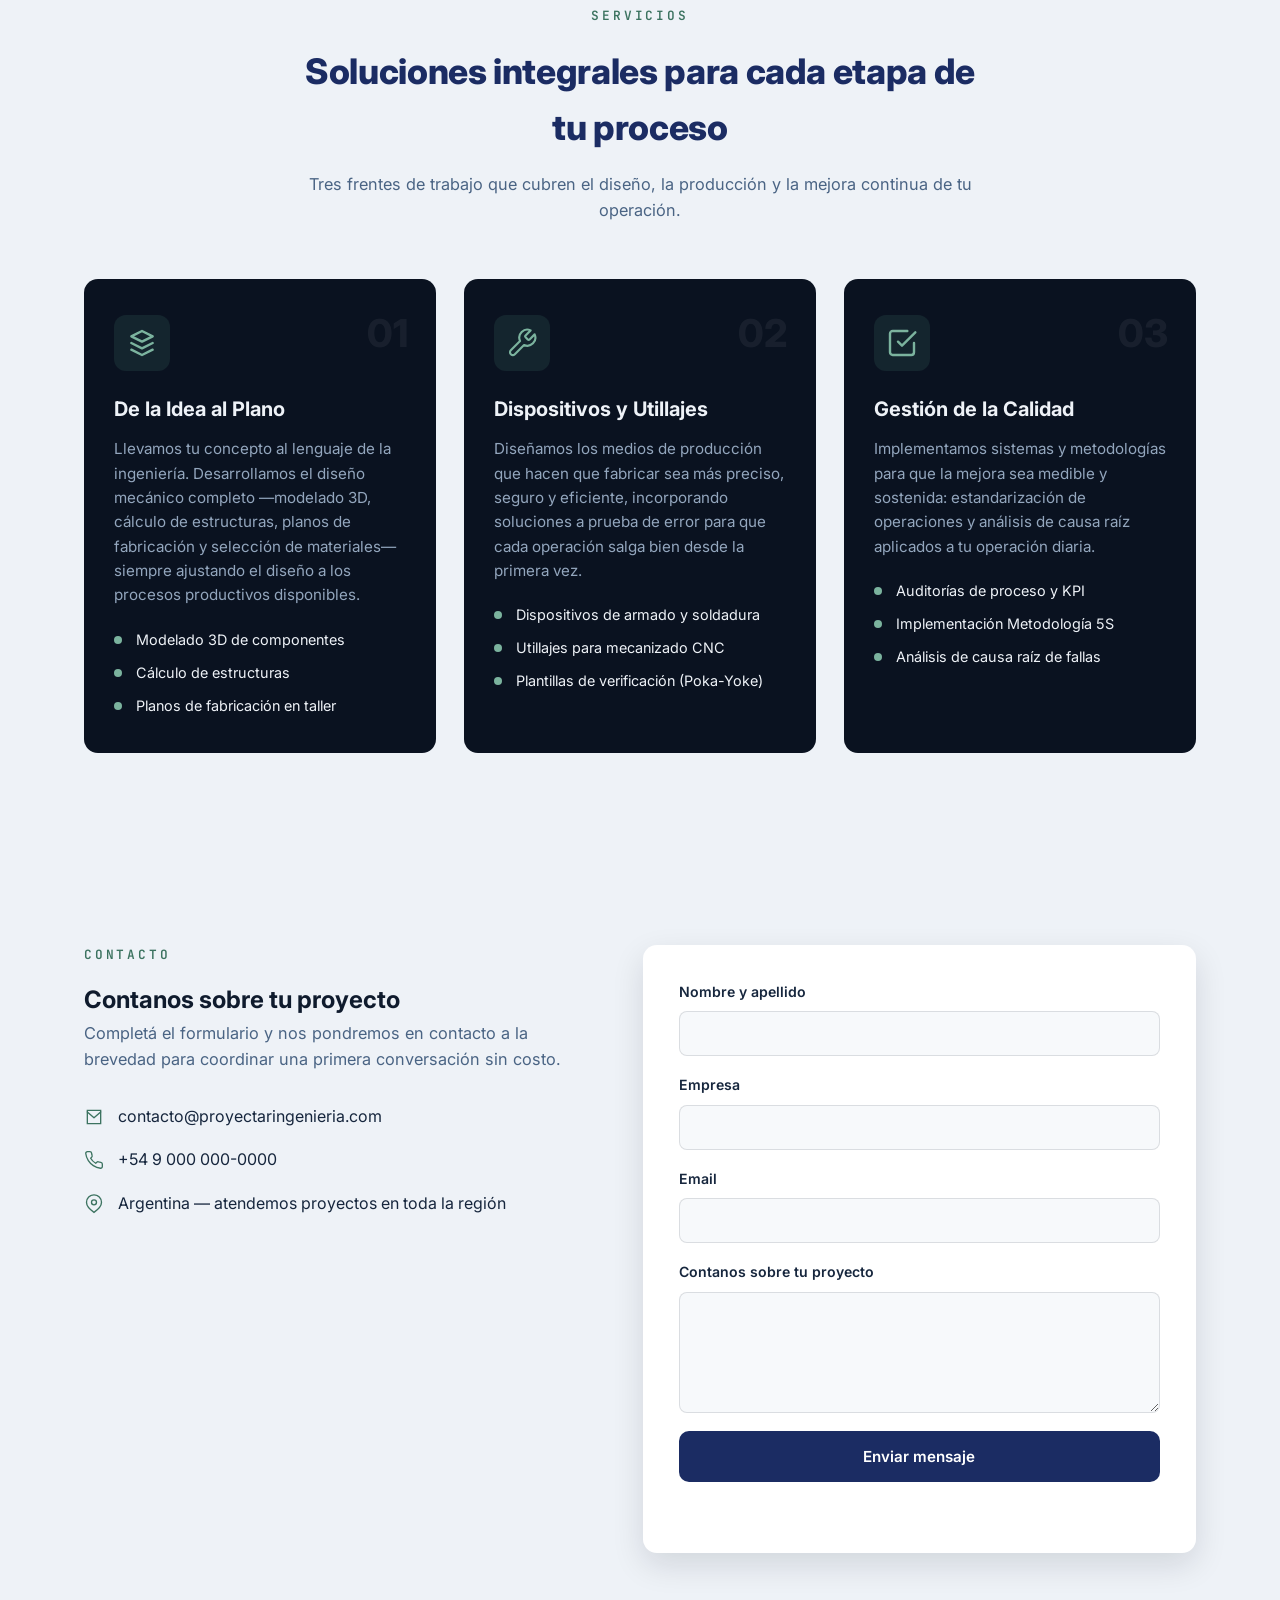
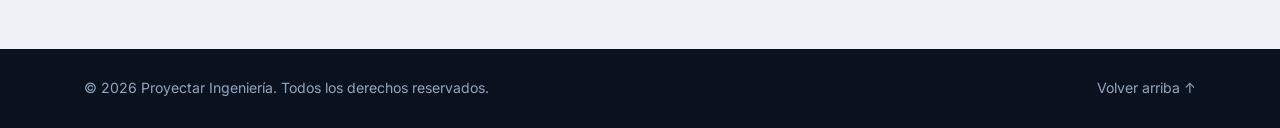
==== commit 68dce21d: "Sacar el presupuestador de este repositorio El presupuestador de herrería no tiene relación con Proy" ====
--- a/index.html
+++ b/index.html
@@ -35,7 +35,6 @@
         <li><a href="#inicio" class="nav-link active">Inicio</a></li>
         <li><a href="#nosotros" class="nav-link">Nosotros</a></li>
         <li><a href="#servicios" class="nav-link">Servicios</a></li>
-        <li><a href="presupuestador/" class="nav-link">Presupuestador</a></li>
         <li><a href="#contacto" class="nav-link nav-cta">Contacto</a></li>
       </ul>
     </nav>
